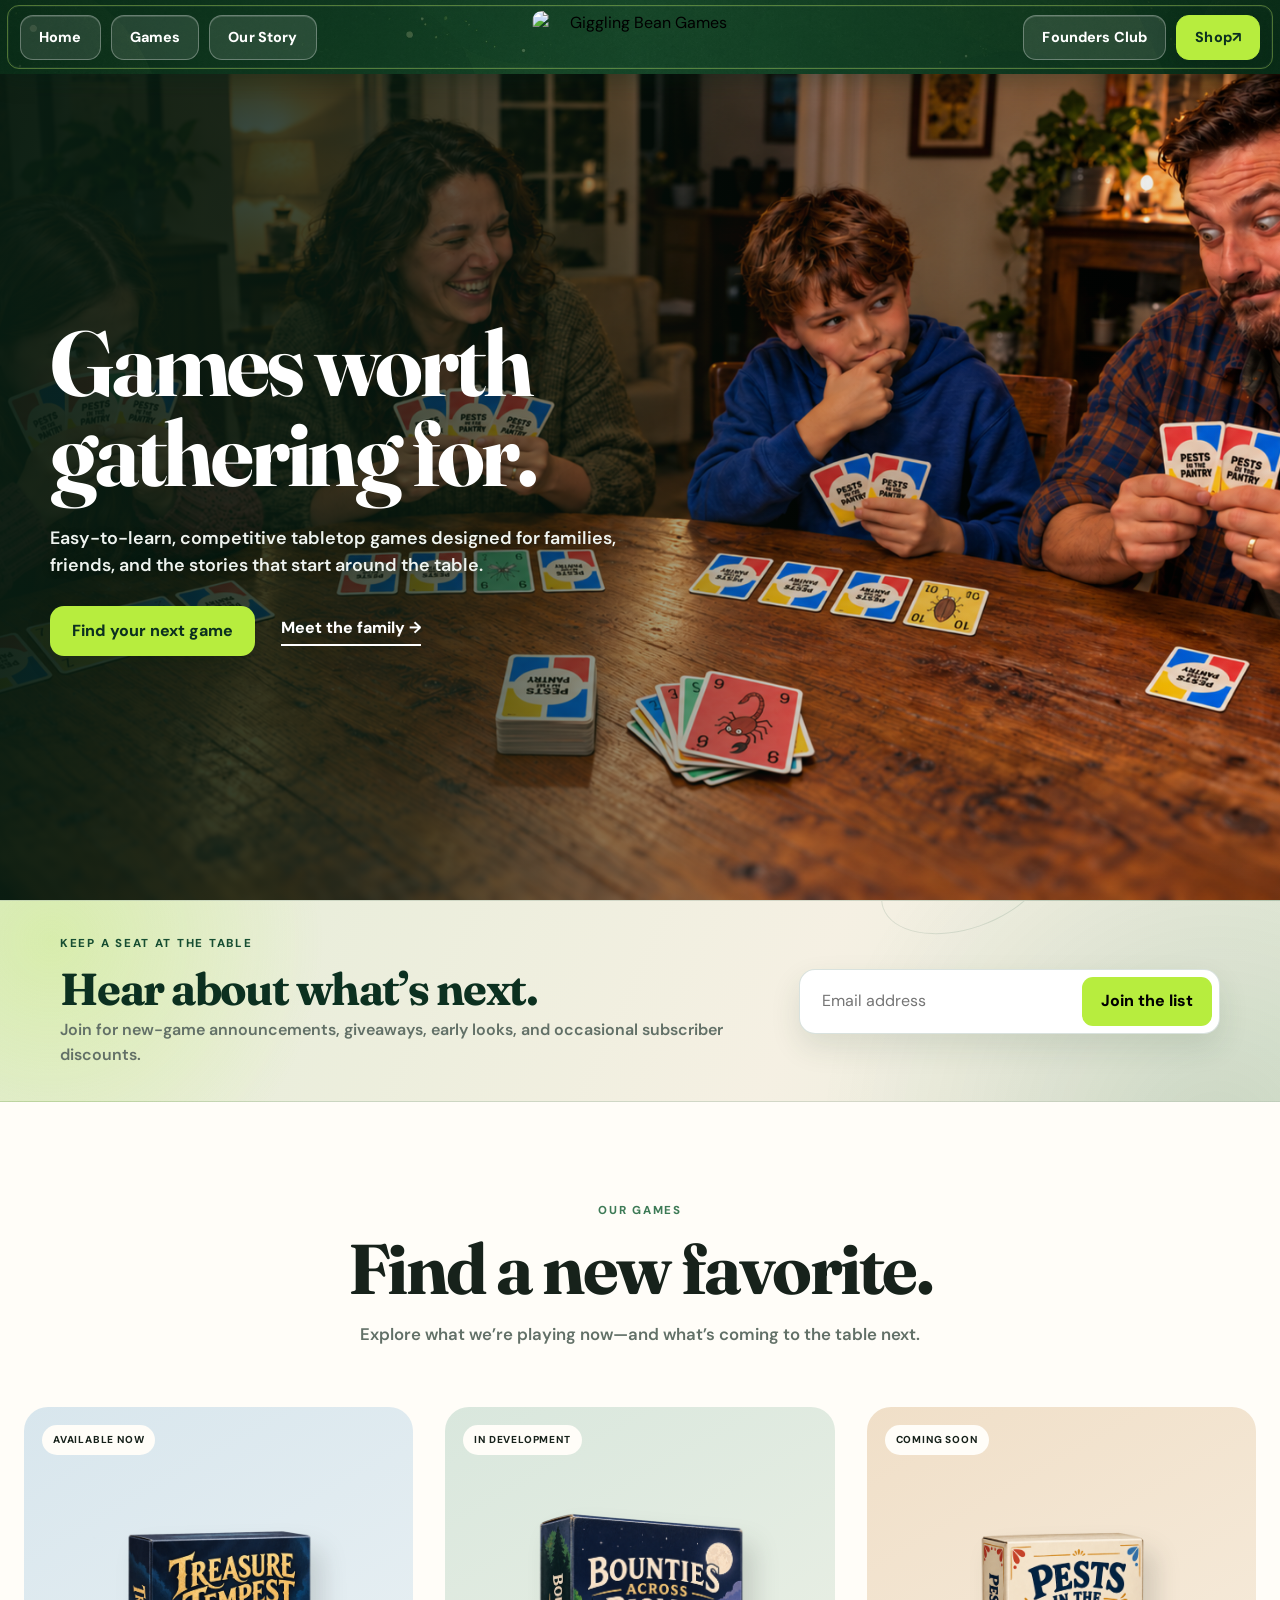
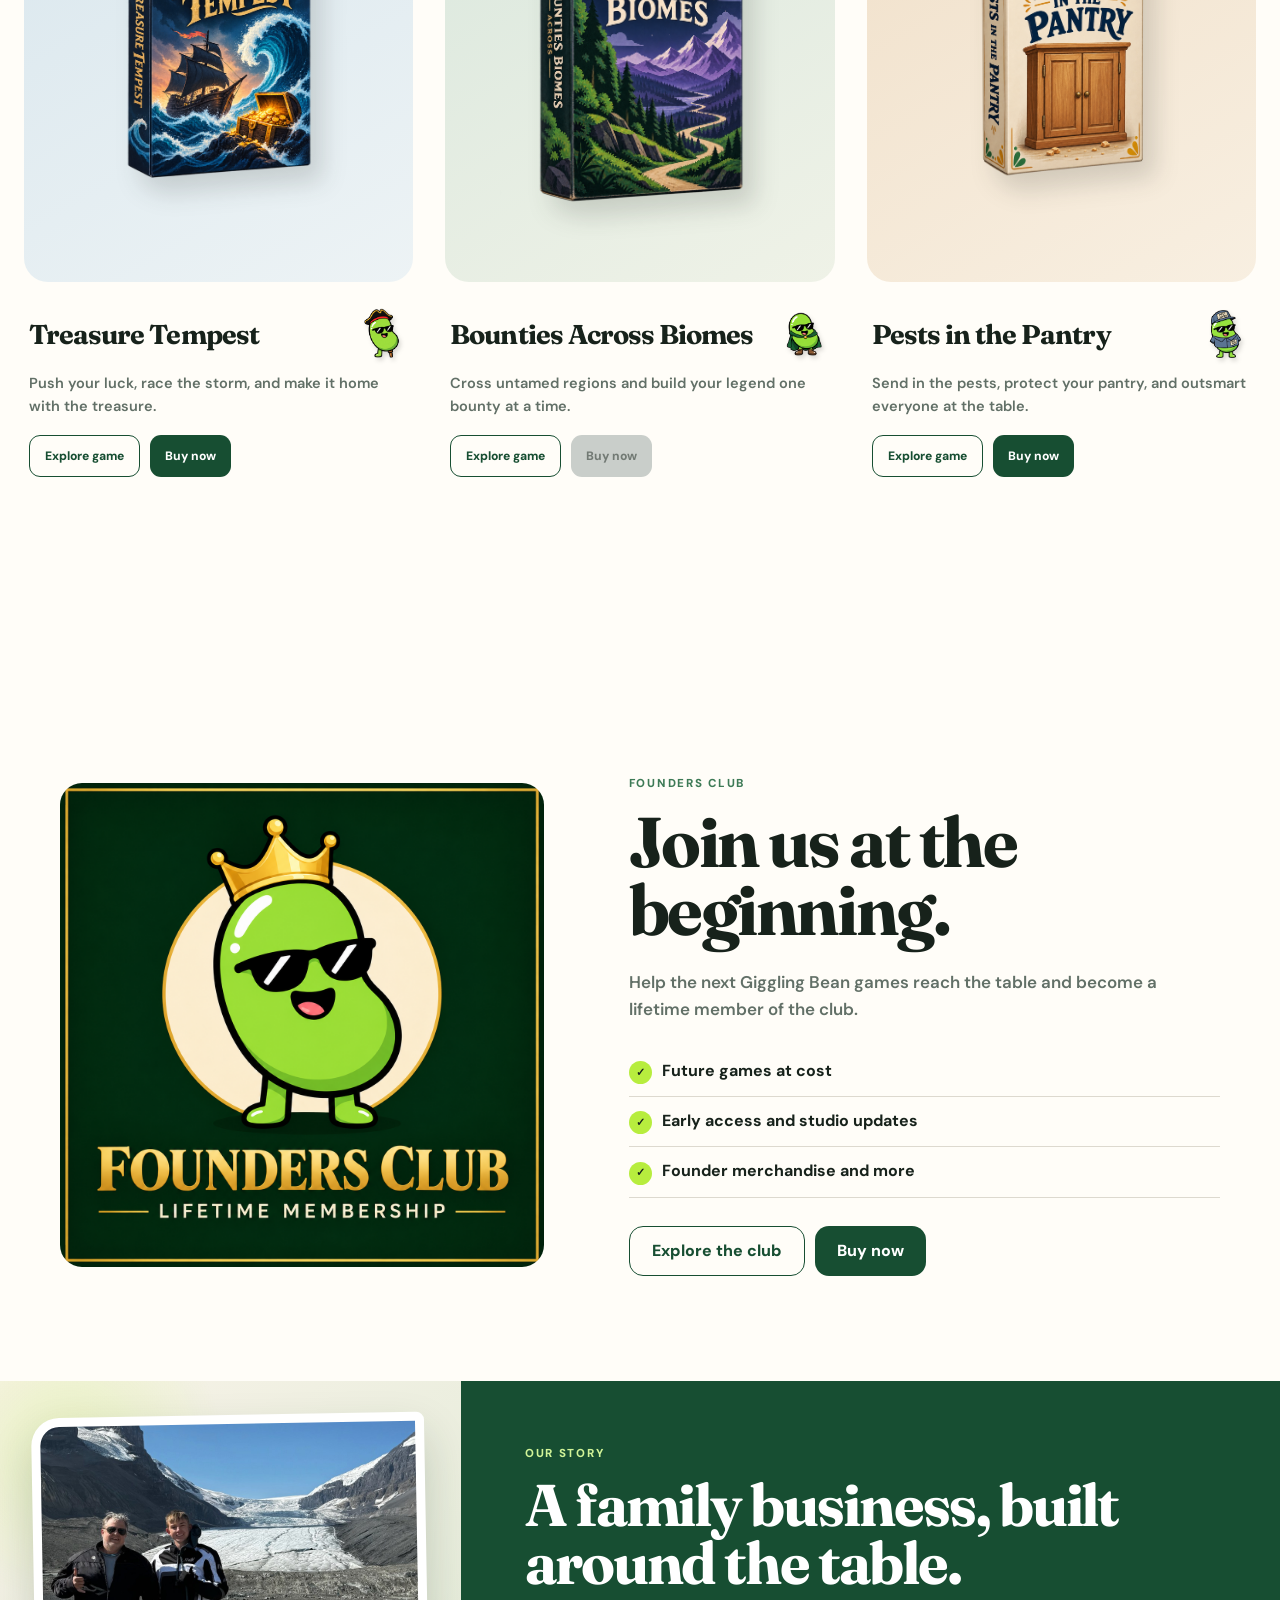
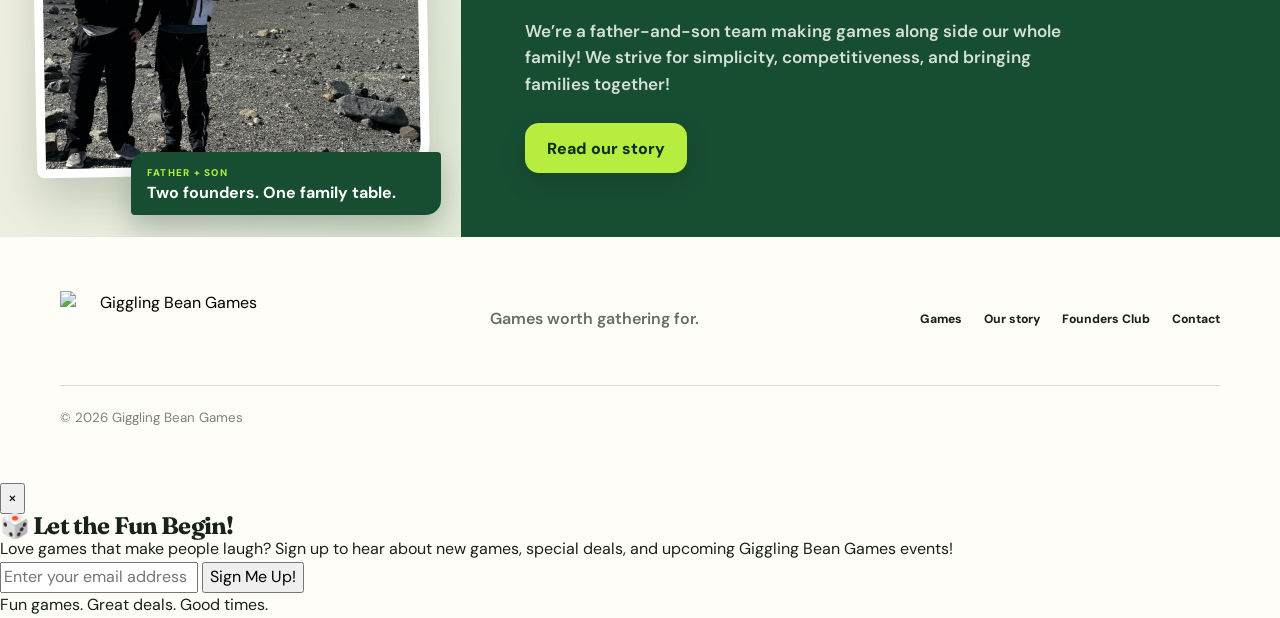
==== index.html @ a5eb33a9 "Update index.html" ====
<!doctype html>
<html lang="en">
<head>
  <meta charset="utf-8"><meta name="viewport" content="width=device-width, initial-scale=1">
  <meta name="description" content="Giggling Bean Games creates approachable, competitive tabletop games worth gathering for.">
  <meta name="theme-color" content="#174e32"><link rel="icon" type="image/png" href="images/Bean.png">
  <link rel="preconnect" href="https://fonts.googleapis.com"><link rel="preconnect" href="https://fonts.gstatic.com" crossorigin>
  <link href="https://fonts.googleapis.com/css2?family=DM+Sans:wght@500;600;700;800&amp;family=Fraunces:opsz,wght@9..144,700;9..144,800&amp;display=swap" rel="stylesheet">
  <link rel="stylesheet" href="style.css"><title>Giggling Bean Games | Games Worth Gathering For</title>
</head>
<body>
  <a class="skip-link" href="#main">Skip to content</a>
  <header class="site-header">
    <div class="header-shade" aria-hidden="true"></div>
    <nav class="site-nav" id="site-nav" aria-label="Primary navigation">
      <a class="nav-pill" href="index.html">Home</a>
      <a class="nav-pill" href="index.html#games">Games</a>
      <a class="nav-pill" href="our-story.html">Our Story</a>
      <span class="nav-logo-gap" aria-hidden="true"></span>
      <a class="nav-pill" href="founders-club.html">Founders Club</a>
      <a class="nav-pill nav-pill--shop" href="https://gigglingbeangames.myshopify.com/">Shop <span aria-hidden="true">↗</span></a>
    </nav>
    <button class="brand bean-drop-trigger" type="button" aria-label="Burst a shower of tiny Giggling Bean mascots">
      <img src="images/navbarLogo.jpeg" alt="Giggling Bean Games">
    </button>
    <button class="menu-toggle" type="button" aria-expanded="false" aria-controls="site-nav"><span></span><span></span><span></span><span class="sr-only">Open navigation</span></button>
    <div class="bean-drop-layer" aria-hidden="true"></div>
  </header>
  <main id="main">
    <section class="hero hero-background" id="home">
      <div class="hero-copy reveal"><h1>Games worth<br>gathering for.</h1><p>Easy-to-learn, competitive tabletop games designed for families, friends, and the stories that start around the table.</p><div class="hero-actions"><a class="button lime" href="#games">Find your next game</a><a class="text-link light-link" href="our-story.html">Meet the family <span aria-hidden="true">→</span></a></div></div>
    </section>
    <section class="newsletter newsletter-home"><div class="newsletter-inner reveal"><div><p class="eyebrow light">Keep a seat at the table</p><h2>Hear about what’s next.</h2><p>Join for new-game announcements, giveaways, early looks, and occasional subscriber discounts.</p></div><form action="https://manage.kmail-lists.com/subscriptions/subscribe?a=TsCnBX&amp;g=SZkAGv" method="post"><label class="sr-only" for="email">Email address</label><input id="email" name="email" type="email" autocomplete="email" placeholder="Email address" required><button type="submit">Join the list</button></form></div></section>
    <section class="catalog" id="games">
      <header class="catalog-heading reveal"><p class="eyebrow">Our games</p><h2>Find a new favorite.</h2><p>Explore what we’re playing now—and what’s coming to the table next.</p></header>
      <div class="game-grid">
        <article class="game-card reveal"><a class="product-stage treasure-stage" href="treasure-tempest.html"><span class="status">Available now</span><img class="box-art" src="images/box-treasure-tempest-v3.png" alt="Treasure Tempest game box"></a><div class="game-details"><div class="game-title"><h3>Treasure Tempest</h3><img src="images/bean-pirate-v3.png" alt="" aria-hidden="true"></div><p>Push your luck, race the storm, and make it home with the treasure.</p><div class="card-actions"><a class="button small secondary" href="treasure-tempest.html">Explore game</a><a class="button small primary" href="https://gigglingbeangames.myshopify.com/">Buy now</a></div></div></article>
        <article class="game-card reveal"><a class="product-stage biomes-stage" href="bounties-across-biomes.html"><span class="status">In development</span><img class="box-art" src="images/box-bounties-biomes-v3.png" alt="Bounties Across Biomes game box"></a><div class="game-details"><div class="game-title"><h3>Bounties Across Biomes</h3><img src="images/bean-biomes-v3.png" alt="" aria-hidden="true"></div><p>Cross untamed regions and build your legend one bounty at a time.</p><div class="card-actions"><a class="button small secondary" href="bounties-across-biomes.html">Explore game</a><span class="button small disabled" aria-disabled="true">Buy now</span></div></div></article>
        <article class="game-card reveal"><a class="product-stage pantry-stage" href="pests-in-the-pantry.html"><span class="status">Coming soon</span><img class="box-art" src="images/box-pests-pantry-v3.png" alt="Pests in the Pantry game box"></a><div class="game-details"><div class="game-title"><h3>Pests in the Pantry</h3><img src="images/bean-pest-control-v3.png" alt="" aria-hidden="true"></div><p>Send in the pests, protect your pantry, and outsmart everyone at the table.</p><div class="card-actions"><a class="button small secondary" href="pests-in-the-pantry.html">Explore game</a><a class="button small primary" href="https://gigglingbeangames.myshopify.com/">Buy now</a></div></div></article>
      </div><p class="catalog-note reveal">More games are always brewing.</p>
    </section>
    <section class="club" id="club"><div class="club-art reveal"><img src="images/founders-club-v3.png" alt="Giggling Bean Founders Club lifetime membership artwork"></div><div class="club-copy reveal"><p class="eyebrow">Founders Club</p><h2>Join us at the beginning.</h2><p>Help the next Giggling Bean games reach the table and become a lifetime member of the club.</p><ul><li>Future games at cost</li><li>Early access and studio updates</li><li>Founder merchandise and more</li></ul><div class="club-actions"><a class="button secondary" href="founders-club.html">Explore the club</a><a class="button primary" href="https://gigglingbeangames.myshopify.com/cart/67792747135206:1">Buy now</a></div></div></section>
    <section class="story story-preview"><div class="story-photo reveal"><div class="story-photo-frame"><img src="images/father-son-glacier.jpg" alt="The father-and-son founders of Giggling Bean Games at a mountain glacier"></div><div class="story-preview-note"><span>Father + son</span><strong>Two founders. One family table.</strong></div></div><div class="story-copy reveal"><p class="eyebrow light">Our story</p><h2>A family business, built around the table.</h2><p>We’re a father-and-son team making games along side our whole family! We strive for simplicity, competitiveness, and bringing families together!</p><a class="button lime" href="our-story.html">Read our story</a></div></section>
  </main>
  <footer class="site-footer"><div class="footer-inner"><button class="footer-logo bean-burst-trigger" type="button" aria-label="Burst a shower of tiny Giggling Bean mascots"><img src="images/navbarLogo.jpeg" alt="Giggling Bean Games"></button><p>Games worth gathering for.</p><nav aria-label="Footer navigation"><a href="#games">Games</a><a href="our-story.html">Our story</a><a href="founders-club.html">Founders Club</a><a href="mailto:gigglingbeangames@email.com">Contact</a></nav><small>© <span id="year">2026</span> Giggling Bean Games</small></div></footer>
  <script src="script.js"></script>
  
<div id="gamePopup" class="popup-overlay">
  <div class="popup-box">

    <button
      class="popup-close"
      id="closePopup"
      aria-label="Close popup"
      type="button"
    >&times;</button>

    <h2>🎲 Let the Fun Begin!</h2>

    <p>
      Love games that make people laugh? Sign up to hear
      about new games, special deals, and upcoming
      Giggling Bean Games events!
    </p>

    <form
      action="https://manage.kmail-lists.com/subscriptions/subscribe?a=TsCnBX&g=SZkAGv"
      method="POST"
      class="popup-email-signup"
    >
      <input
        type="email"
        name="email"
        placeholder="Enter your email address"
        aria-label="Email address"
        required
      >

      <button type="submit">Sign Me Up!</button>
    </form>

    <p class="popup-small">
      Fun games. Great deals. Good times.
    </p>

  </div>
</div>

<script>
  const popup = document.getElementById("gamePopup");
  const closeButton = document.getElementById("closePopup");

  if (popup && closeButton) {
    // Show popup after 12 seconds
    setTimeout(function () {
      popup.style.display = "flex";
    }, 12000);

    // Close when X is clicked
    function closeGamePopup() {
      popup.style.display = "none";
    }

    closeButton.addEventListener("click", closeGamePopup);

    // Close when the dark background is clicked
    popup.addEventListener("click", function (event) {
      if (event.target === popup) {
        closeGamePopup();
      }
    });
  }
</script>
</body>

</body>
</html>
---- style.css ----
:root {
  --forest: #174e32;
  --deep: #0c3020;
  --lime: #b7ed3e;
  --cream: #f5efe2;
  --paper: #fffdf8;
  --ink: #17221b;
  --muted: #627067;
  --gold: #e6b84e;
  --serif: "Fraunces", serif;
  --sans: "DM Sans", sans-serif;
  --header-height: 74px;
}

* { box-sizing: border-box; }

html {
  scroll-behavior: smooth;
  overflow-x: hidden;
}

body {
  margin: 0;
  overflow-x: hidden;
  background: var(--paper);
  color: var(--ink);
  font-family: var(--sans);
  font-size: 16px;
  line-height: 1.55;
}

img { display: block; max-width: 100%; }
a { color: inherit; text-decoration: none; }
button, input { font: inherit; }
h1, h2, h3 { margin: 0; font-family: var(--serif); line-height: .98; letter-spacing: -.035em; }
p { margin: 0; }

.sr-only {
  position: absolute;
  width: 1px;
  height: 1px;
  padding: 0;
  margin: -1px;
  overflow: hidden;
  clip: rect(0, 0, 0, 0);
  white-space: nowrap;
  border: 0;
}

.skip-link {
  position: fixed;
  z-index: 1000;
  top: 10px;
  left: 10px;
  padding: 10px 14px;
  border-radius: 9px;
  background: #fff;
  color: #111;
  transform: translateY(-180%);
}

.skip-link:focus { transform: none; }

.eyebrow {
  margin: 0 0 14px;
  color: #3d7a56;
  font-size: .72rem;
  font-weight: 800;
  letter-spacing: .15em;
  text-transform: uppercase;
}

.eyebrow.light { color: #d2f498; }

.button {
  display: inline-flex;
  align-items: center;
  justify-content: center;
  min-height: 50px;
  padding: 11px 22px;
  border: 0;
  border-radius: 14px;
  font-weight: 800;
  line-height: 1.1;
  transition: transform .18s ease, box-shadow .18s ease, background .18s ease;
}

.button:hover { transform: translateY(-2px); }
.button.primary { background: var(--forest); color: #fff; }
.button.primary:hover { background: var(--deep); }
.button.secondary { border: 1.5px solid var(--forest); color: var(--forest); }
.button.lime { background: var(--lime); color: var(--deep); box-shadow: 0 9px 25px rgba(5, 25, 15, .18); }
.button.small { min-height: 42px; padding: 9px 15px; border-radius: 11px; font-size: .76rem; }
.button.disabled, .button:disabled { background: #c9ceca; color: #727a74; box-shadow: none; cursor: not-allowed; transform: none; }

a:focus-visible,
button:focus-visible,
input:focus-visible {
  outline: 3px solid #fff;
  outline-offset: 3px;
}

/* Shared header */
.site-header {
  position: sticky;
  z-index: 100;
  top: 0;
  display: flex;
  align-items: center;
  min-height: var(--header-height);
  padding: 9px max(20px, calc((100% - 1240px) / 2));
  background: var(--forest) url("images/header-pattern-v4.jpg") center / cover;
  color: #fff;
  box-shadow: 0 5px 22px rgba(5, 32, 18, .28);
}

.header-shade {
  position: absolute;
  z-index: 0;
  inset: 0;
  background: linear-gradient(90deg, rgba(6, 41, 22, .88), rgba(22, 77, 46, .72), rgba(6, 41, 22, .88));
  pointer-events: none;
}

.site-header::after {
  content: "";
  position: absolute;
  z-index: 1;
  inset: 5px 7px;
  border: 1px solid rgba(203, 247, 106, .36);
  border-radius: 12px;
  box-shadow: inset 0 0 0 1px rgba(255, 255, 255, .05);
  pointer-events: none;
}

.site-nav {
  position: relative;
  z-index: 2;
  display: grid;
  width: 100%;
  grid-template-columns: max-content max-content max-content minmax(205px, 1fr) max-content max-content;
  gap: 10px;
  align-items: center;
}

.nav-pill {
  display: inline-flex;
  align-items: center;
  justify-content: center;
  min-height: 45px;
  padding: 9px 18px;
  border: 1px solid rgba(255, 255, 255, .3);
  border-radius: 13px;
  background: rgba(255, 255, 255, .11);
  box-shadow: inset 0 1px rgba(255, 255, 255, .14);
  font-size: .9rem;
  font-weight: 800;
  letter-spacing: .01em;
  transition: transform .18s ease, background .18s ease, border-color .18s ease;
}

.nav-pill:hover {
  transform: translateY(-2px);
  background: rgba(255, 255, 255, .22);
  border-color: rgba(255, 255, 255, .62);
}

.nav-pill--shop {
  border-color: var(--lime);
  background: var(--lime);
  color: var(--deep);
  box-shadow: 0 7px 20px rgba(3, 25, 13, .2);
}

.nav-pill--shop:hover { background: #cbf76a; }

.brand {
  position: absolute;
  z-index: 3;
  top: 50%;
  left: 50%;
  width: 215px;
  padding: 0;
  border: 0;
  border-radius: 9px;
  background: transparent;
  transform: translate(-50%, -50%);
  cursor: pointer;
}

.brand:hover { filter: brightness(1.08); }
.brand img { width: 100%; height: 52px; object-fit: cover; object-position: left center; border-radius: 9px; transition: opacity .24s ease, transform .24s ease, filter .24s ease; }
.brand.is-bursting img, .footer-logo.is-bursting img { opacity: 0; transform: scale(.68); filter: blur(2px); }

.menu-toggle {
  display: none;
  width: 46px;
  height: 46px;
  padding: 9px;
  border: 2px solid rgba(255, 255, 255, .85);
  border-radius: 13px;
  background: var(--lime);
  color: var(--deep);
}

.menu-toggle span:not(.sr-only) { display: block; width: 23px; height: 2px; margin: 5px auto; background: var(--deep); }

.bean-drop-layer {
  position: fixed;
  z-index: 150;
  inset: 0;
  overflow: hidden;
  pointer-events: none;
}

.physics-bean {
  position: absolute;
  object-fit: contain;
  filter: drop-shadow(2px 3px 2px rgba(0, 0, 0, .24));
  will-change: transform, opacity;
  pointer-events: none;
}

/* Homepage */
.hero-background {
  position: relative;
  display: flex;
  align-items: center;
  min-height: calc(100svh - var(--header-height));
  padding: 70px max(28px, calc((100% - 1180px) / 2));
  overflow: hidden;
  background-image: linear-gradient(90deg, rgba(8, 29, 18, .94) 0%, rgba(8, 29, 18, .72) 32%, rgba(8, 29, 18, .2) 62%, rgba(8, 29, 18, .03) 100%), url("images/pests-family-hero-v9.png");
  background-position: center;
  background-size: cover;
  color: #fff;
}

.hero-copy { position: relative; z-index: 1; width: min(590px, 49%); }
.hero h1 { font-size: clamp(4.4rem, 7.2vw, 7.6rem); }
.hero-copy > p:not(.eyebrow) { max-width: 570px; margin: 26px 0; color: #eef3ef; font-size: 1.12rem; font-weight: 600; text-shadow: 0 1px 10px rgba(0, 0, 0, .28); }
.hero-actions { display: flex; flex-wrap: wrap; align-items: center; gap: 26px; }
.text-link { padding-bottom: 4px; border-bottom: 2px solid; font-weight: 800; }

.newsletter {
  position: relative;
  padding: 34px 24px;
  overflow: hidden;
  border-block: 1px solid rgba(23, 78, 50, .15);
  background: radial-gradient(circle at 4% 20%, rgba(183, 237, 62, .28), transparent 22%), radial-gradient(circle at 95% 120%, rgba(23, 78, 50, .14), transparent 32%), linear-gradient(115deg, #e3ecd6, #f5f0e3 62%, #e7eddb);
  color: var(--deep);
}

.newsletter::before { content: ""; position: absolute; top: -70px; right: 18%; width: 170px; height: 96px; border: 1px solid rgba(23, 78, 50, .12); border-radius: 50%; transform: rotate(-19deg); }
.newsletter-inner { position: relative; z-index: 1; display: grid; grid-template-columns: 1.25fr .75fr; gap: 38px; align-items: center; width: min(1160px, 100%); margin: auto; }
.newsletter-inner > div { padding: 0; }
.newsletter .eyebrow.light { color: var(--forest); }
.newsletter h2 { font-size: clamp(2.45rem, 3.5vw, 3.65rem); }
.newsletter-inner > div > p:last-child { max-width: 680px; margin-top: 7px; color: var(--muted); font-weight: 600; }
.newsletter form { display: flex; padding: 7px; border: 1px solid rgba(23, 78, 50, .16); border-radius: 16px; background: #fff; box-shadow: 0 13px 30px rgba(34, 63, 42, .12); }
.newsletter input { min-width: 0; flex: 1; padding: 12px 15px; border: 0; outline: 0; background: transparent; }
.newsletter button { padding: 12px 19px; border: 0; border-radius: 11px; background: var(--lime); font-weight: 800; cursor: pointer; }

.catalog { padding: 100px max(24px, calc((100% - 1240px) / 2)); }
.catalog-heading { max-width: 720px; margin: 0 auto 60px; text-align: center; }
.catalog-heading h2 { font-size: clamp(3.5rem, 5.5vw, 6rem); }
.catalog-heading > p:last-child { max-width: 600px; margin: 18px auto 0; color: var(--muted); font-size: 1.05rem; font-weight: 600; }
.game-grid { display: grid; grid-template-columns: repeat(3, 1fr); gap: 32px; }
.game-card { min-width: 0; }
.product-stage { position: relative; display: grid; place-items: center; min-height: 475px; padding: 46px 28px 25px; overflow: hidden; border-radius: 24px; }
.treasure-stage { background: linear-gradient(150deg, #d8e6ed, #edf3f5); }
.biomes-stage { background: linear-gradient(150deg, #d9e7dd, #eff2e7); }
.pantry-stage { background: linear-gradient(150deg, #f0dfc8, #f8efe1); }
.box-art { position: relative; z-index: 2; width: min(340px, 84%); max-height: 405px; object-fit: contain; filter: drop-shadow(12px 16px 12px rgba(28, 38, 30, .16)); transition: transform .25s ease; }
.game-card:hover .box-art { transform: translateY(-7px) rotate(-1deg); }
.status { position: absolute; z-index: 4; top: 18px; left: 18px; padding: 7px 11px; border-radius: 999px; background: var(--paper); font-size: .63rem; font-weight: 800; letter-spacing: .08em; text-transform: uppercase; }
.game-details { padding: 23px 5px; }
.game-title { display: flex; align-items: center; gap: 12px; }
.game-title h3 { flex: 1; font-size: 1.7rem; }
.game-title img { width: 52px; height: 58px; object-fit: contain; filter: drop-shadow(2px 3px 2px rgba(0, 0, 0, .14)); }
.game-details p { margin: 10px 0 17px; color: var(--muted); font-size: .91rem; font-weight: 600; }
.card-actions, .club-actions { display: flex; flex-wrap: wrap; gap: 10px; }
.catalog-note { margin: 50px 0 0; text-align: center; color: #758078; font-size: .78rem; font-weight: 800; letter-spacing: .12em; text-transform: uppercase; }

.club { display: grid; grid-template-columns: .9fr 1.1fr; gap: 85px; align-items: center; width: min(1160px, calc(100% - 48px)); margin: auto; padding-block: 105px; }
.club-art { overflow: hidden; border-radius: 22px; }
.club-art img { width: 100%; aspect-ratio: 1; object-fit: cover; }
.club-copy h2 { font-size: clamp(3.7rem, 5.5vw, 6rem); }
.club-copy > p:not(.eyebrow) { max-width: 560px; margin: 25px 0; color: var(--muted); font-size: 1.06rem; font-weight: 600; }
.club-copy ul { padding: 0; margin: 0 0 28px; list-style: none; }
.club-copy li { padding: 12px 0; border-bottom: 1px solid #ddd9cf; font-weight: 700; }
.club-copy li::before { content: "✓"; display: inline-grid; place-items: center; width: 23px; height: 23px; margin-right: 10px; border-radius: 50%; background: var(--lime); font-size: .7rem; }

.story { display: grid; grid-template-columns: .72fr 1.28fr; background: var(--forest); color: #fff; }
.story-photo { position: relative; display: grid; place-items: center; min-height: 430px; max-height: 490px; padding: 30px 34px 58px; overflow: hidden; background: radial-gradient(circle at 15% 15%, rgba(183, 237, 62, .22), transparent 28%), linear-gradient(135deg, #f8f3e8, #e1ead7); }
.story-photo-frame { width: min(100%, 500px); height: 360px; overflow: hidden; border: 9px solid #fff; border-radius: 28px 8px 28px 8px; background: #fff; box-shadow: 0 22px 45px rgba(24, 53, 34, .2); transform: rotate(-1deg); }
.story-photo img { width: 100%; height: 100%; object-fit: cover; object-position: center 69%; transform: scale(1.35); }
.story-preview-note { position: absolute; right: 20px; bottom: 22px; width: min(310px, 78%); padding: 13px 16px; border-radius: 15px 4px 15px 4px; background: var(--forest); color: #fff; box-shadow: 0 14px 30px rgba(5, 35, 19, .24); }
.story-preview-note span { display: block; color: var(--lime); font-size: .61rem; font-weight: 800; letter-spacing: .13em; text-transform: uppercase; }
.story-preview-note strong { display: block; margin-top: 3px; font-family: var(--display); font-size: 1rem; line-height: 1.2; }
.story-copy { display: flex; flex-direction: column; justify-content: center; padding: clamp(40px, 5vw, 72px); }
.story h2 { font-size: clamp(3.15rem, 4.6vw, 5.3rem); }
.story-copy > p:not(.eyebrow) { max-width: 570px; margin: 26px 0; color: #d6e0d8; font-size: 1.07rem; font-weight: 600; }
.story-copy .button { align-self: flex-start; }

.site-footer { padding: 54px 24px; background: var(--paper); }
.footer-inner { display: grid; grid-template-columns: 1fr 1fr auto; gap: 38px; align-items: center; width: min(1160px, 100%); margin: auto; }
.footer-logo { width: 220px; padding: 0; border: 0; background: transparent; cursor: pointer; }
.footer-logo img { width: 100%; height: 56px; object-fit: cover; object-position: left; transition: opacity .24s ease, transform .24s ease, filter .24s ease; }
.footer-inner > p { color: var(--muted); font-weight: 600; }
.footer-inner nav { display: flex; gap: 22px; font-size: .76rem; font-weight: 800; }
.footer-inner small { grid-column: 1 / -1; padding-top: 22px; border-top: 1px solid #ddd9cf; color: #7b847d; }

/* Game spotlights */
.game-page { --game-text: #fff; --game-muted: rgba(255, 255, 255, .78); --game-accent: var(--lime); --game-panel: rgba(255, 255, 255, .09); background: #0f2f22; }
.game-main { min-height: calc(100svh - var(--header-height)); }
.game-spotlight {
  position: relative;
  isolation: isolate;
  display: grid;
  grid-template-columns: minmax(340px, .92fr) minmax(450px, 1.08fr);
  gap: clamp(45px, 6vw, 92px);
  align-items: center;
  min-height: calc(100svh - var(--header-height));
  padding: clamp(30px, 4vh, 50px) max(24px, calc((100% - 1180px) / 2));
  overflow: hidden;
  color: var(--game-text);
}

.theme-treasure .game-spotlight {
  background:
    radial-gradient(circle at 86% 5%, rgba(238, 192, 76, .23), transparent 25%),
    linear-gradient(138deg, #071827 0%, #123b52 48%, #1d6372 100%);
}

.theme-treasure .game-spotlight::after {
  content: "";
  position: absolute;
  z-index: -1;
  right: -9vw;
  bottom: -30vh;
  width: 68vw;
  aspect-ratio: 1;
  border: 28px solid rgba(111, 201, 213, .1);
  border-radius: 50%;
  box-shadow: 0 0 0 38px rgba(111, 201, 213, .06), 0 0 0 92px rgba(111, 201, 213, .04);
}

.theme-pantry {
  --game-text: #17221b;
  --game-muted: #526158;
  --game-accent: #174e32;
  --game-panel: rgba(255, 255, 255, .74);
  background: #fff9e9;
}

.theme-pantry .game-spotlight {
  background:
    radial-gradient(circle at -4% -7%, rgba(255, 59, 58, .92) 0 16%, transparent 16.4%),
    radial-gradient(circle at 104% -7%, rgba(39, 122, 240, .92) 0 16%, transparent 16.4%),
    radial-gradient(circle at -4% 107%, rgba(255, 215, 0, .92) 0 16%, transparent 16.4%),
    radial-gradient(circle at 104% 107%, rgba(73, 181, 75, .92) 0 16%, transparent 16.4%),
    linear-gradient(135deg, #fffdf6, #f4ead6);
}

.theme-pantry .game-spotlight::before {
  content: "";
  position: absolute;
  z-index: -1;
  inset: 24px;
  border: 1px solid rgba(82, 56, 34, .12);
  border-radius: 36px;
  box-shadow: inset 0 0 70px rgba(98, 56, 22, .04);
}

.theme-biomes .game-spotlight {
  background:
    radial-gradient(circle at 8% 10%, rgba(173, 218, 112, .18), transparent 24%),
    radial-gradient(circle at 93% 80%, rgba(206, 126, 67, .19), transparent 30%),
    linear-gradient(138deg, #13281e 0%, #284f38 48%, #513b2b 120%);
}

.theme-biomes .game-spotlight::after {
  content: "";
  position: absolute;
  z-index: -1;
  right: -8%;
  bottom: -12%;
  width: 64%;
  height: 43%;
  border-radius: 58% 0 0 0;
  background: linear-gradient(160deg, rgba(163, 188, 91, .12), rgba(94, 54, 30, .22));
  transform: rotate(-4deg);
}

.game-stage {
  position: relative;
  display: grid;
  place-items: center;
  min-height: min(640px, calc(100svh - var(--header-height) - 64px));
  border: 1px solid rgba(255, 255, 255, .16);
  border-radius: 30px;
  background: var(--game-panel);
  box-shadow: 0 24px 70px rgba(0, 0, 0, .2);
  backdrop-filter: blur(4px);
}

.theme-pantry .game-stage { border-color: rgba(65, 45, 25, .13); box-shadow: 0 24px 65px rgba(78, 52, 27, .16); }
.availability-badge { position: absolute; z-index: 8; top: 19px; left: 19px; padding: 8px 12px; border: 1px solid rgba(255, 255, 255, .28); border-radius: 999px; background: rgba(7, 24, 17, .68); color: #fff; font-size: .66rem; font-weight: 800; letter-spacing: .1em; text-transform: uppercase; backdrop-filter: blur(5px); }
.theme-pantry .availability-badge { background: #fff; color: #26372c; border-color: rgba(0, 0, 0, .12); }

.game-box { position: relative; z-index: 4; width: min(505px, 90%); max-height: 560px; object-fit: contain; filter: drop-shadow(17px 22px 18px rgba(0, 0, 0, .26)); }
.theme-biomes .game-box { width: min(470px, 86%); }
.theme-pantry .game-box { width: min(505px, 90%); }

.game-summary { position: relative; z-index: 3; }
.game-kicker { display: flex; align-items: center; gap: 12px; margin-bottom: 8px; color: var(--game-accent); font-size: .7rem; font-weight: 800; letter-spacing: .13em; text-transform: uppercase; }
.game-bean { width: 60px; height: 64px; object-fit: contain; filter: drop-shadow(3px 5px 3px rgba(0, 0, 0, .2)); }
.game-summary h1 { max-width: 720px; font-size: clamp(3.8rem, 5.7vw, 6.2rem); }
.game-tagline { max-width: 700px; margin: 18px 0 0; font-size: clamp(1.12rem, 1.5vw, 1.3rem); font-weight: 800; line-height: 1.35; }
.game-description { max-width: 690px; margin-top: 14px; color: var(--game-muted); font-weight: 600; }

.game-specs { display: grid; grid-template-columns: repeat(4, minmax(100px, 1fr)); margin: 24px 0 18px; border-block: 1px solid rgba(255, 255, 255, .23); }
.theme-pantry .game-specs { border-color: rgba(23, 34, 27, .18); }
.game-specs div { min-width: 0; padding: 14px 10px 14px 0; }
.game-specs dt { font-size: .64rem; font-weight: 800; letter-spacing: .12em; text-transform: uppercase; opacity: .66; }
.game-specs dd { margin: 4px 0 0; font-size: .96rem; font-weight: 800; line-height: 1.25; }
.game-specs .pending { font-size: .83rem; }

.game-highlights { display: flex; flex-wrap: wrap; gap: 8px; padding: 0; margin: 0; list-style: none; }
.game-highlights li { padding: 7px 11px; border: 1px solid rgba(255, 255, 255, .22); border-radius: 999px; background: rgba(255, 255, 255, .07); font-size: .71rem; font-weight: 800; }
.theme-pantry .game-highlights li { border-color: rgba(23, 34, 27, .16); background: rgba(255, 255, 255, .66); }
.game-actions { display: flex; gap: 12px; margin-top: 24px; }
.game-actions .button { min-width: 132px; }
.game-buy { background: var(--game-accent); color: #10261a; box-shadow: 0 10px 25px rgba(0, 0, 0, .18); }
.theme-pantry .game-buy { background: var(--forest); color: #fff; }
.game-home { border: 2px solid currentColor; background: transparent; color: inherit; }
.game-home:hover { background: rgba(255, 255, 255, .1); }
.theme-pantry .game-home:hover { background: rgba(23, 78, 50, .08); }
.spec-note { margin-top: 12px; color: var(--game-muted); font-size: .72rem; font-weight: 600; }

/* Story and membership pages */
.compact-main { min-height: calc(100svh - var(--header-height)); }
.story-page { position: relative; display: grid; grid-template-columns: 1.04fr .96fr; gap: clamp(38px, 5vw, 76px); align-items: center; min-height: calc(100svh - var(--header-height)); padding: clamp(28px, 4vw, 52px) max(24px, calc((100% - 1220px) / 2)); overflow: hidden; background: radial-gradient(circle at 10% 15%, rgba(183, 237, 62, .16), transparent 26%), linear-gradient(135deg, #fffdf8, #eee6d5); }
.story-page::after { content: ""; position: absolute; z-index: 0; right: -12%; bottom: -35%; width: 55%; aspect-ratio: 1; border: 1px solid rgba(23, 78, 50, .13); border-radius: 50%; box-shadow: 0 0 0 34px rgba(23, 78, 50, .04), 0 0 0 70px rgba(23, 78, 50, .025); pointer-events: none; }
.story-page-visual, .story-page-copy { position: relative; z-index: 1; }
.story-page-visual { padding: 12px 12px 46px; }
.story-family-photo { display: block; width: 100%; max-height: calc(100svh - var(--header-height) - 90px); aspect-ratio: 4 / 3; object-fit: cover; object-position: center; border: 10px solid #fff; border-radius: 30px 8px 30px 8px; box-shadow: 0 24px 55px rgba(42, 35, 21, .22); transform: rotate(-1deg); }
.story-photo-note { position: absolute; right: 0; bottom: 0; width: min(350px, 80%); padding: 15px 18px; border: 1px solid rgba(255, 255, 255, .16); border-radius: 16px 4px 16px 4px; background: var(--forest); color: #fff; box-shadow: 0 16px 32px rgba(5, 35, 19, .25); }
.story-photo-note span { display: block; color: var(--lime); font-size: .63rem; font-weight: 800; letter-spacing: .13em; text-transform: uppercase; }
.story-photo-note strong { display: block; margin-top: 4px; font-family: var(--display); font-size: 1.08rem; line-height: 1.2; }
.story-page-copy h1 { max-width: 650px; font-size: clamp(3.25rem, 5vw, 5.6rem); }
.story-page-copy .compact-lead { max-width: 650px; }
.story-page-copy > p:not(.eyebrow):not(.compact-lead) { max-width: 650px; margin: 12px 0 18px; color: var(--muted); font-weight: 600; }
.story-values { display: grid; grid-template-columns: repeat(3, 1fr); gap: 9px; max-width: 680px; margin: 18px 0 22px; }
.story-value { padding: 13px 12px; border: 1px solid rgba(23, 78, 50, .16); border-radius: 13px 4px 13px 4px; background: rgba(255, 255, 255, .68); }
.story-value span { color: var(--forest); font-size: .62rem; font-weight: 900; letter-spacing: .12em; }
.story-value strong { display: block; margin-top: 3px; font-family: var(--display); font-size: .98rem; line-height: 1.15; }
.story-value p { margin-top: 4px; color: var(--muted); font-size: .71rem; font-weight: 600; line-height: 1.35; }
.story-actions { display: flex; flex-wrap: wrap; gap: 10px; }
.compact-founder { display: grid; grid-template-columns: .9fr 1.1fr; gap: clamp(42px, 6vw, 90px); align-items: center; min-height: calc(100svh - var(--header-height)); padding: clamp(34px, 5vw, 68px) max(24px, calc((100% - 1160px) / 2)); }
.compact-copy h1 { font-size: clamp(3.45rem, 5.2vw, 5.8rem); }
.compact-lead { max-width: 700px; margin: 18px 0 0; font-size: 1.14rem; font-weight: 800; }
.compact-copy > p:not(.eyebrow):not(.compact-lead) { max-width: 670px; margin: 14px 0 20px; color: var(--muted); font-weight: 600; }
.game-facts { display: flex; flex-wrap: wrap; gap: 9px; margin: 20px 0 25px; }
.game-facts span { padding: 8px 12px; border: 1px solid #aeb7af; border-radius: 999px; font-size: .72rem; font-weight: 800; }
.compact-founder { grid-template-columns: .9fr 1.1fr; background: radial-gradient(circle at 12% 15%, rgba(183, 237, 62, .13), transparent 28%), var(--deep); color: #fff; }
.compact-founder-art { display: grid; place-items: center; }
.compact-founder-art img { width: min(500px, 88%); max-height: calc(100svh - var(--header-height) - 55px); object-fit: contain; border-radius: 22px; box-shadow: 0 26px 55px rgba(0, 0, 0, .28); }
.compact-founder .compact-copy > p:not(.eyebrow):not(.compact-lead) { color: #d3dfd6; }
.compact-benefits { display: grid; max-width: 690px; padding: 0; margin: 20px 0 24px; list-style: none; border-top: 1px solid rgba(255, 255, 255, .18); }
.compact-benefits li { display: grid; grid-template-columns: 185px 1fr; gap: 18px; padding: 11px 0; border-bottom: 1px solid rgba(255, 255, 255, .18); }
.compact-benefits span { color: #cbd8ce; font-size: .85rem; font-weight: 600; }

.reveal { opacity: 0; transform: translateY(18px); transition: opacity .6s ease, transform .6s ease; }
.reveal.is-visible { opacity: 1; transform: none; }

@media (max-width: 1080px) {
  :root { --header-height: 68px; }
  .site-header { display: flex; align-items: center; justify-content: space-between; min-height: var(--header-height); padding: 8px 18px; }
  .brand { position: relative; top: auto; left: auto; width: 205px; transform: none; }
  .brand img { height: 49px; }
  .menu-toggle { position: relative; z-index: 4; display: block; }
  .site-nav { position: absolute; top: calc(100% + 1px); right: 14px; left: 14px; display: none; grid-template-columns: 1fr 1fr; gap: 9px; padding: 14px; border: 1px solid rgba(255, 255, 255, .14); border-radius: 0 0 18px 18px; background: #103f29; box-shadow: 0 15px 35px rgba(4, 25, 14, .3); }
  .site-nav.is-open { display: grid; }
  .nav-logo-gap { display: none; }
  .nav-pill { width: 100%; }
  .game-spotlight { grid-template-columns: .9fr 1.1fr; gap: 42px; }
  .game-stage { min-height: 530px; }
  .game-box { width: 84%; }
  .game-summary h1 { font-size: clamp(3.6rem, 6vw, 5.2rem); }
  .game-grid { grid-template-columns: 1fr 1fr; }
  .club { grid-template-columns: 1fr; gap: 50px; }
  .club-art { max-width: 620px; }
  .story { grid-template-columns: 1fr; }
  .story-photo { min-height: 510px; }
  .story-photo-frame { width: min(650px, 100%); height: 420px; }
  .footer-inner { grid-template-columns: 1fr 1fr; }
  .footer-inner nav { grid-column: 1 / -1; }
}

@media (max-width: 820px) {
  .hero-background { min-height: 680px; padding: 70px 24px; background-image: linear-gradient(90deg, rgba(8, 29, 18, .9), rgba(8, 29, 18, .48)), url("images/pests-family-hero-v9.png"); background-position: 58% center; }
  .hero-copy { width: min(560px, 100%); }
  .hero h1 { font-size: 4.2rem; }
  .newsletter-inner { grid-template-columns: 1fr; gap: 30px; }
  .game-spotlight { grid-template-columns: 1fr; min-height: auto; padding: 40px 22px 55px; overflow: visible; }
  .game-stage { min-height: 500px; }
  .game-summary { max-width: 680px; }
  .game-specs { grid-template-columns: repeat(2, 1fr); }
  .story-page, .compact-founder { grid-template-columns: 1fr; min-height: auto; padding: 48px 22px; }
  .story-page-visual { width: min(720px, 100%); padding-bottom: 44px; }
  .compact-founder-art { order: 2; }
  .story-family-photo, .compact-founder-art img { max-height: 430px; }
}

@media (min-width: 821px) and (max-height: 760px) {
  .game-spotlight { padding-block: 24px; }
  .game-stage { min-height: calc(100svh - var(--header-height) - 48px); }
  .game-summary h1 { font-size: clamp(3.3rem, 5vw, 5.25rem); }
  .game-tagline { margin-top: 12px; font-size: 1.05rem; }
  .game-description { margin-top: 10px; font-size: .9rem; }
  .game-specs { margin: 16px 0 13px; }
  .game-specs div { padding-block: 10px; }
  .game-highlights li { padding-block: 6px; }
  .game-actions { margin-top: 17px; }
  .spec-note { margin-top: 7px; }
}

@media (max-width: 640px) {
  .site-header { padding-inline: 12px; }
  .brand { width: 180px; }
  .brand img { height: 45px; }
  .site-nav { right: 8px; left: 8px; grid-template-columns: 1fr; max-height: calc(100svh - var(--header-height)); overflow-y: auto; }
  .nav-pill { min-height: 43px; }
  .hero-background { min-height: 630px; padding: 55px 18px; background-position: 55% center; }
  .hero h1 { font-size: 3.55rem; }
  .hero-copy > p:not(.eyebrow) { font-size: 1rem; }
  .hero-actions { align-items: flex-start; flex-direction: column; gap: 18px; }
  .catalog { padding: 72px 14px; }
  .catalog-heading { margin-bottom: 40px; }
  .catalog-heading h2 { font-size: 3.45rem; }
  .game-grid { grid-template-columns: 1fr; gap: 42px; }
  .product-stage { min-height: 440px; }
  .club { width: min(100% - 28px, 1160px); padding-block: 76px; }
  .club-copy h2 { font-size: 3.65rem; }
  .story-photo { min-height: 390px; padding: 24px 20px 54px; }
  .story-photo-frame { height: 315px; }
  .story-preview-note { right: 12px; bottom: 16px; }
  .story-copy { padding: 62px 22px; }
  .story h2 { font-size: 3.55rem; }
  .newsletter { padding: 38px 14px; }
  .newsletter form { display: grid; border-radius: 16px; }
  .newsletter input { text-align: center; }
  .newsletter button { width: 100%; }
  .footer-inner { grid-template-columns: 1fr; }
  .footer-inner nav { grid-column: auto; flex-wrap: wrap; }
  .game-spotlight { gap: 30px; padding-inline: 15px; }
  .game-stage { min-height: 420px; border-radius: 22px; }
  .game-box { width: 80%; max-height: 370px; }
  .game-bean { width: 49px; height: 54px; }
  .game-summary h1 { font-size: clamp(3.05rem, 15vw, 4rem); }
  .game-tagline { font-size: 1.05rem; }
  .game-description { font-size: .92rem; }
  .game-specs { margin-block: 20px 16px; }
  .game-specs div { padding: 12px 8px 12px 0; }
  .game-actions { flex-wrap: wrap; }
  .game-actions .button { flex: 1; min-width: 125px; }
  .compact-copy h1 { font-size: 3.2rem; }
  .compact-benefits li { grid-template-columns: 1fr; gap: 2px; }
  .story-values { grid-template-columns: 1fr; }
}

@media (prefers-reduced-motion: reduce) {
  html { scroll-behavior: auto; }
  .reveal { opacity: 1; transform: none; transition: none; }
  .button, .nav-pill, .box-art { transition: none; }
}
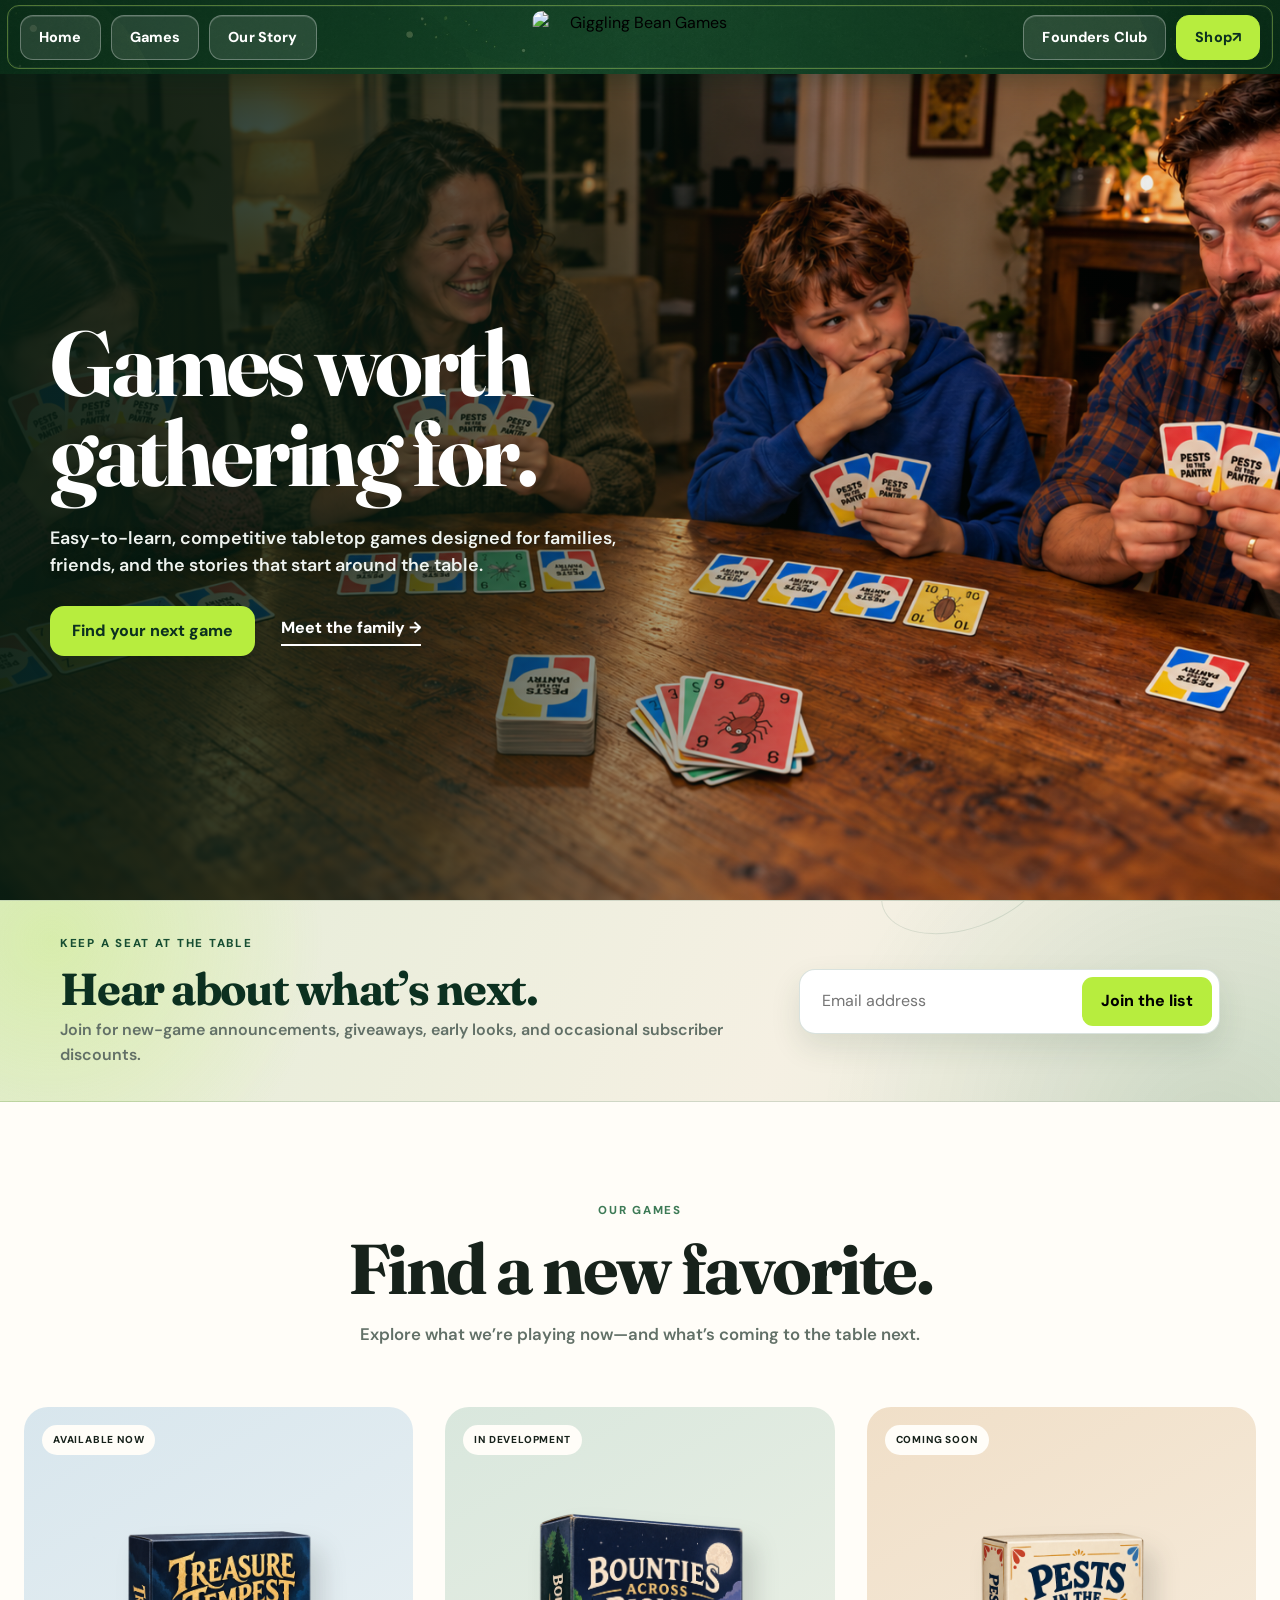
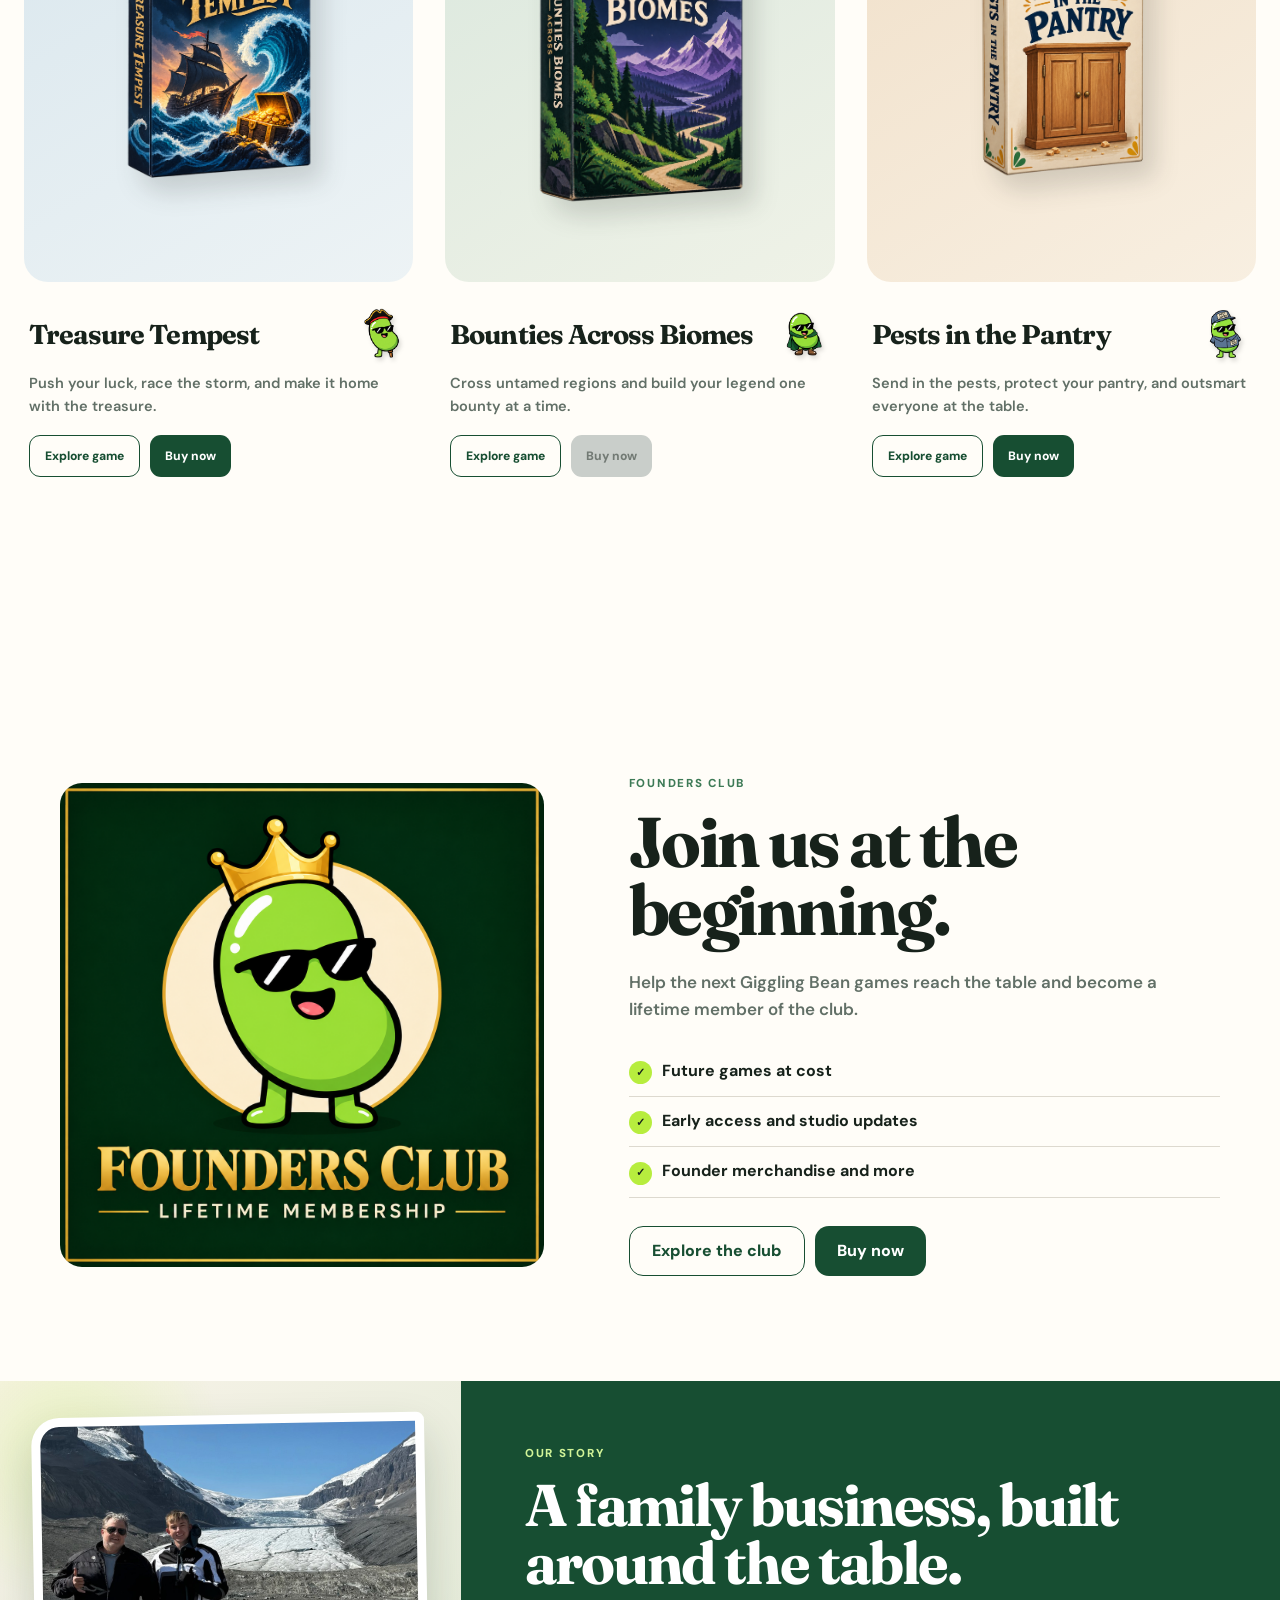
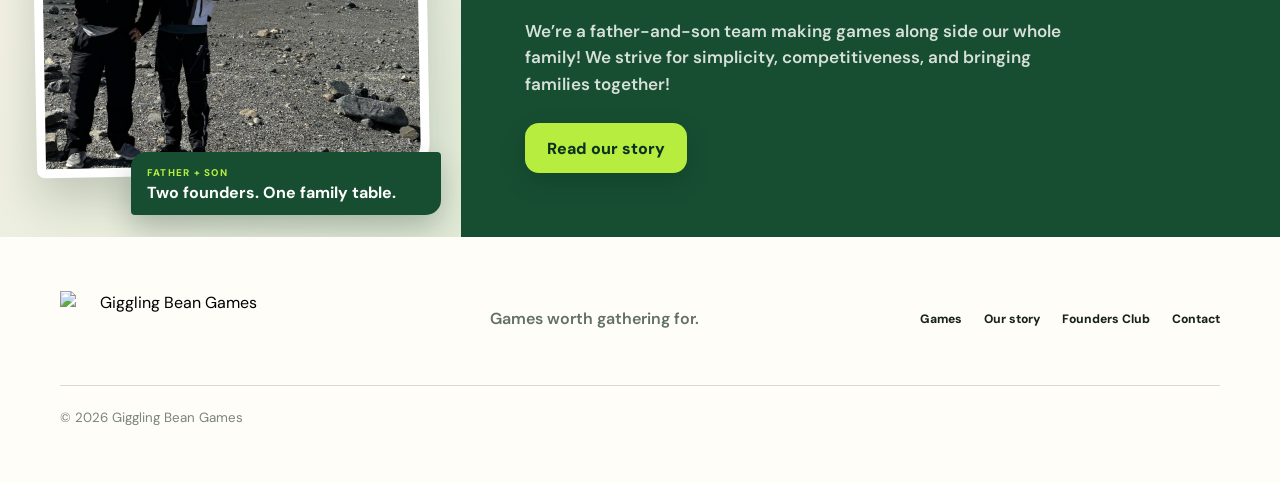
==== commit 141f5080: "Update index.html" ====
--- a/index.html
+++ b/index.html
@@ -55,8 +55,11 @@
       type="button"
     >&times;</button>
 
-    <h2>🎲 Let the Fun Begin!</h2>
-
+<h2>
+  <img src="images/Bean.png" alt="Giggling Bean Games Bean"
+       class="popup-bean">
+  Let the Fun Begin!
+</h2>
     <p>
       Love games that make people laugh? Sign up to hear
       about new games, special deals, and upcoming
--- a/style.css
+++ b/style.css
@@ -575,3 +575,124 @@
   .reveal { opacity: 1; transform: none; transition: none; }
   .button, .nav-pill, .box-art { transition: none; }
 }
+
+/* POPUP BACKGROUND */
+.popup-overlay {
+  display: none;
+  position: fixed;
+  inset: 0;
+  width: 100%;
+  height: 100%;
+  background: rgba(0, 0, 0, 0.65);
+  z-index: 99999;
+  justify-content: center;
+  align-items: center;
+  padding: 20px;
+  box-sizing: border-box;
+}
+
+/* POPUP BOX */
+.popup-box {
+  position: relative;
+  background: #f7f0d8;
+  color: #21160f;
+  border: 4px solid #a4cf03;
+  border-radius: 18px;
+  padding: 40px 28px 28px;
+  max-width: 440px;
+  width: 100%;
+  max-height: 90vh;
+  overflow-y: auto;
+  text-align: center;
+  box-shadow: 0 8px 25px rgba(0, 0, 0, 0.3);
+  box-sizing: border-box;
+}
+
+/* X BUTTON IN TOP-RIGHT CORNER */
+.popup-close {
+  position: absolute;
+  top: 8px;
+  right: 10px;
+  width: 36px;
+  height: 36px;
+  display: flex;
+  align-items: center;
+  justify-content: center;
+  padding: 0;
+  background: transparent;
+  border: none;
+  color: #21160f;
+  font-size: 30px;
+  font-weight: bold;
+  line-height: 1;
+  cursor: pointer;
+}
+
+.popup-close:hover {
+  color: #a4cf03;
+}
+
+/* TITLE AND TEXT */
+.popup-box h2 {
+  color: #21160f;
+  font-size: 28px;
+  margin: 8px 0 14px;
+}
+
+.popup-box p {
+  font-size: 16px;
+  line-height: 1.6;
+}
+
+/* EMAIL SIGNUP FORM */
+.popup-email-signup {
+  display: flex;
+  flex-direction: column;
+  gap: 12px;
+  margin-top: 22px;
+}
+
+.popup-email-signup input {
+  width: 100%;
+  padding: 14px;
+  border: 2px solid #21160f;
+  border-radius: 8px;
+  background: white;
+  color: #21160f;
+  font-size: 16px;
+  box-sizing: border-box;
+}
+
+.popup-email-signup button {
+  width: 100%;
+  padding: 14px;
+  border: 2px solid #21160f;
+  border-radius: 8px;
+  background: #a4cf03;
+  color: #21160f;
+  font-size: 16px;
+  font-weight: bold;
+  cursor: pointer;
+}
+
+.popup-email-signup button:hover {
+  background: #8bb000;
+}
+
+/* SMALL TEXT */
+.popup-box .popup-small {
+  font-size: 13px;
+  margin-bottom: 0;
+  opacity: 0.8;
+}
+
+/* MOBILE */
+@media (max-width: 480px) {
+  .popup-box {
+    padding: 40px 20px 22px;
+  }
+
+  .popup-box h2 {
+    font-size: 24px;
+  }
+}
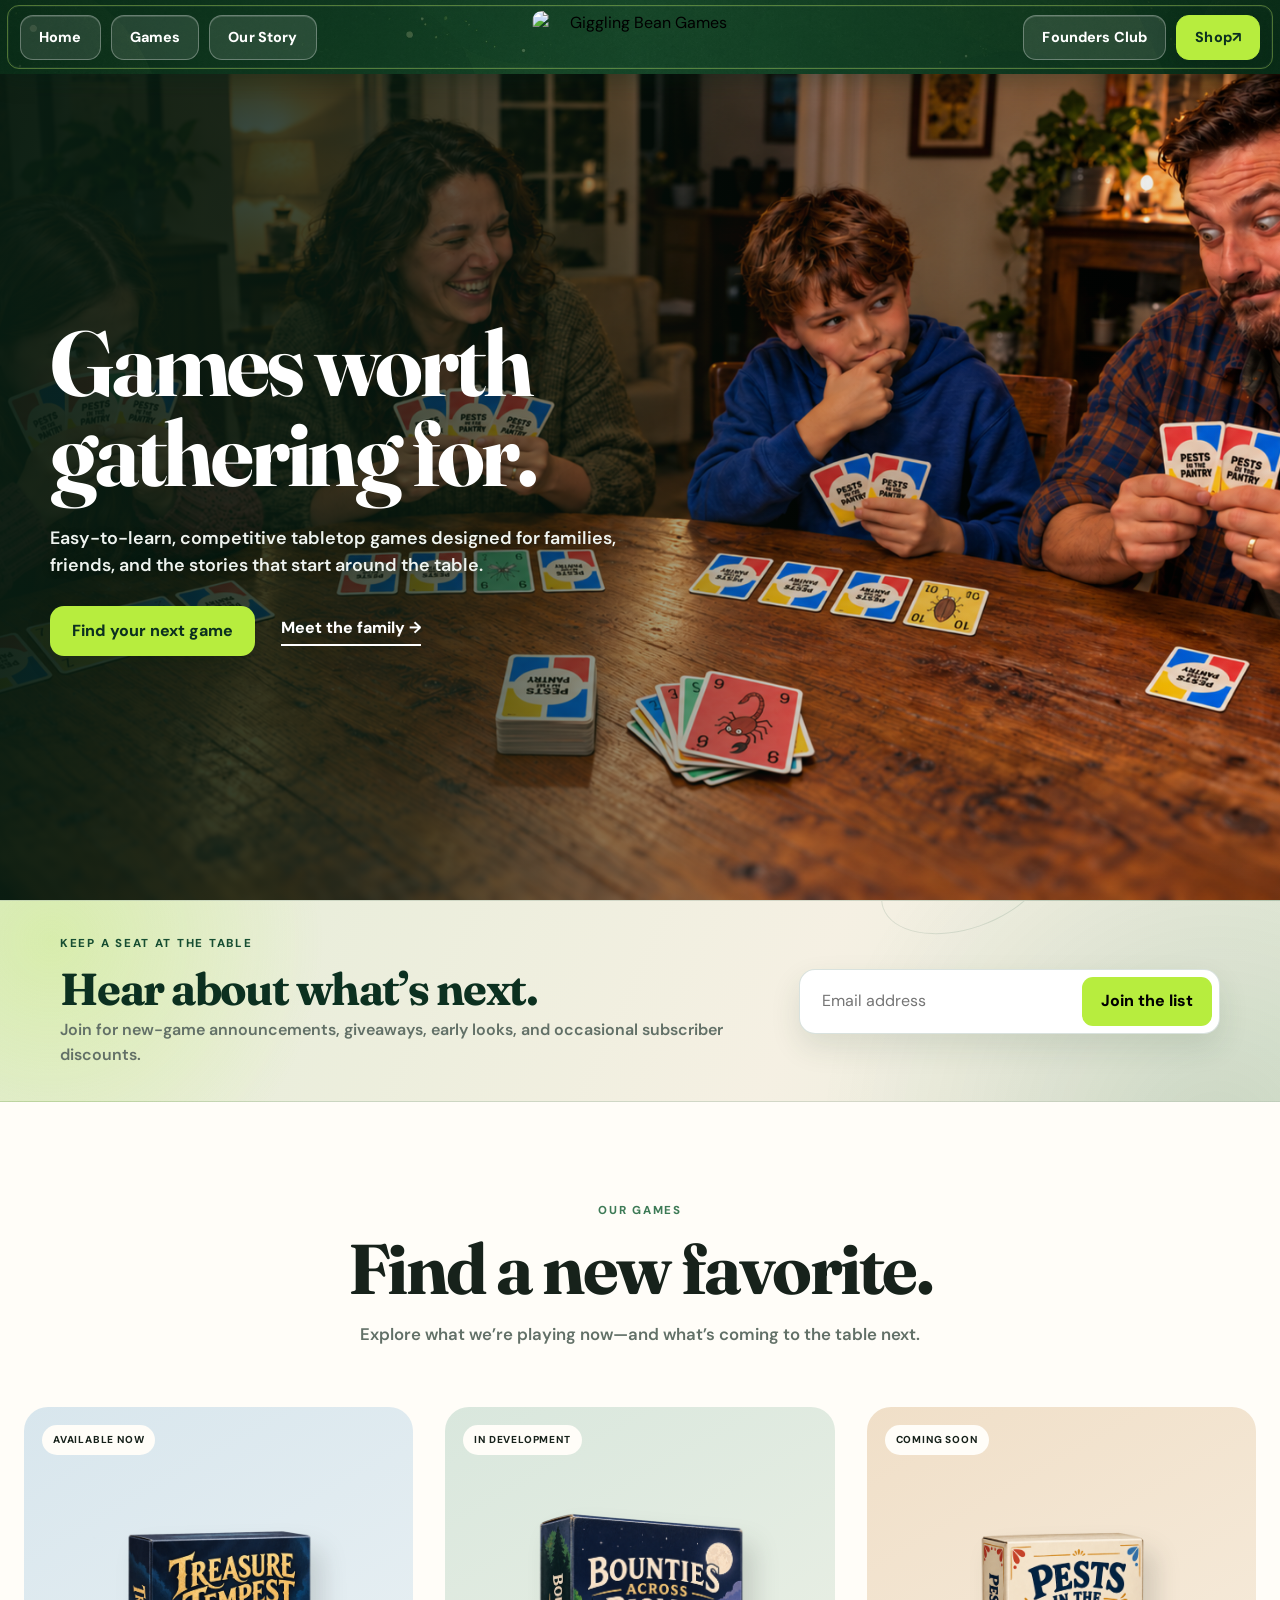
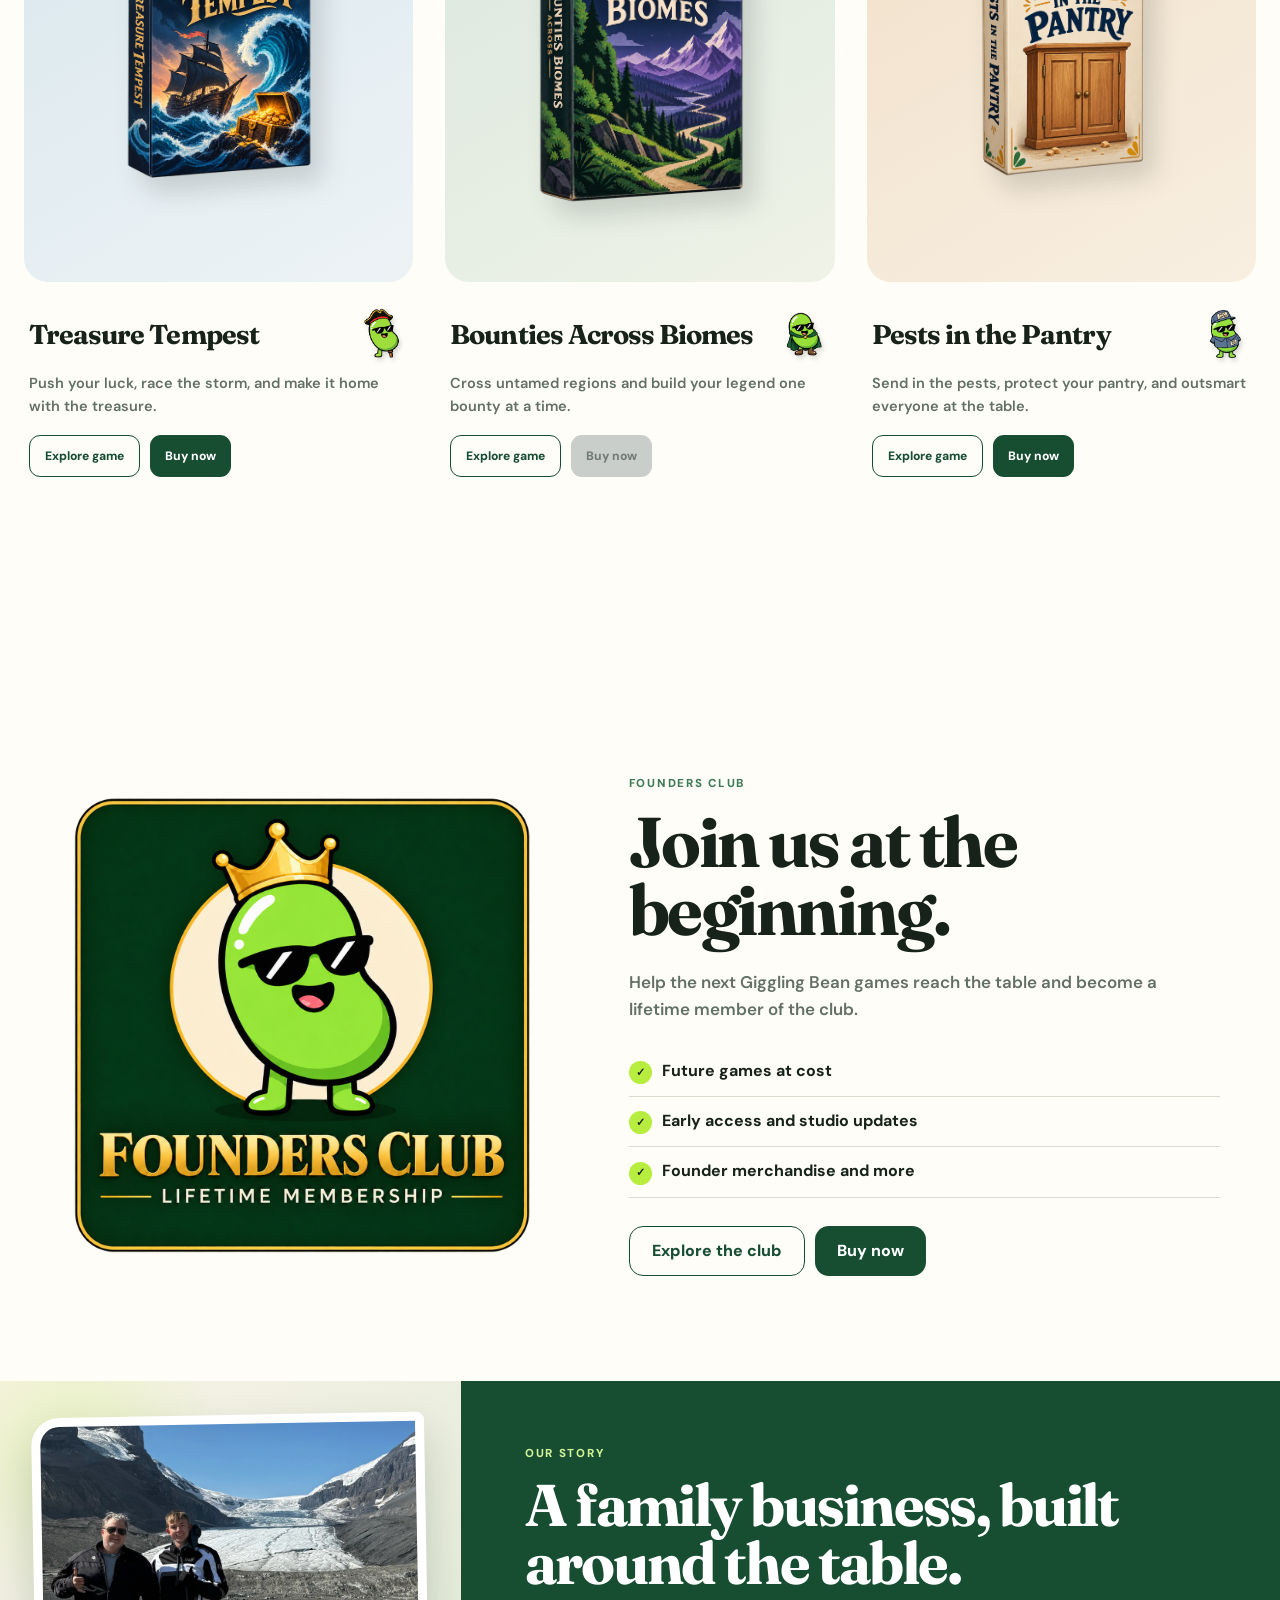
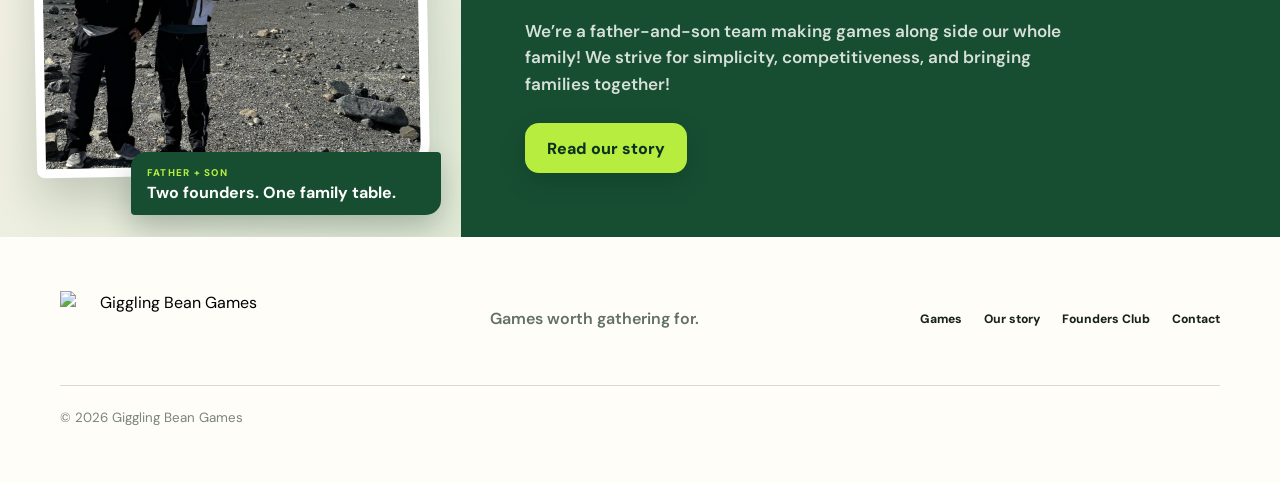
==== commit 41173132: "Round Founders Club artwork corners" ====
--- a/index.html
+++ b/index.html
@@ -39,7 +39,7 @@
         <article class="game-card reveal"><a class="product-stage pantry-stage" href="pests-in-the-pantry.html"><span class="status">Coming soon</span><img class="box-art" src="images/box-pests-pantry-v3.png" alt="Pests in the Pantry game box"></a><div class="game-details"><div class="game-title"><h3>Pests in the Pantry</h3><img src="images/bean-pest-control-v3.png" alt="" aria-hidden="true"></div><p>Send in the pests, protect your pantry, and outsmart everyone at the table.</p><div class="card-actions"><a class="button small secondary" href="pests-in-the-pantry.html">Explore game</a><a class="button small primary" href="https://gigglingbeangames.myshopify.com/">Buy now</a></div></div></article>
       </div><p class="catalog-note reveal">More games are always brewing.</p>
     </section>
-    <section class="club" id="club"><div class="club-art reveal"><img src="images/founders-club-v3.png" alt="Giggling Bean Founders Club lifetime membership artwork"></div><div class="club-copy reveal"><p class="eyebrow">Founders Club</p><h2>Join us at the beginning.</h2><p>Help the next Giggling Bean games reach the table and become a lifetime member of the club.</p><ul><li>Future games at cost</li><li>Early access and studio updates</li><li>Founder merchandise and more</li></ul><div class="club-actions"><a class="button secondary" href="founders-club.html">Explore the club</a><a class="button primary" href="https://gigglingbeangames.myshopify.com/cart/67792747135206:1">Buy now</a></div></div></section>
+    <section class="club" id="club"><div class="club-art reveal"><img src="images/founders-club-v4.png" alt="Giggling Bean Founders Club lifetime membership artwork"></div><div class="club-copy reveal"><p class="eyebrow">Founders Club</p><h2>Join us at the beginning.</h2><p>Help the next Giggling Bean games reach the table and become a lifetime member of the club.</p><ul><li>Future games at cost</li><li>Early access and studio updates</li><li>Founder merchandise and more</li></ul><div class="club-actions"><a class="button secondary" href="founders-club.html">Explore the club</a><a class="button primary" href="https://gigglingbeangames.myshopify.com/cart/67792747135206:1">Buy now</a></div></div></section>
     <section class="story story-preview"><div class="story-photo reveal"><div class="story-photo-frame"><img src="images/father-son-glacier.jpg" alt="The father-and-son founders of Giggling Bean Games at a mountain glacier"></div><div class="story-preview-note"><span>Father + son</span><strong>Two founders. One family table.</strong></div></div><div class="story-copy reveal"><p class="eyebrow light">Our story</p><h2>A family business, built around the table.</h2><p>We’re a father-and-son team making games along side our whole family! We strive for simplicity, competitiveness, and bringing families together!</p><a class="button lime" href="our-story.html">Read our story</a></div></section>
   </main>
   <footer class="site-footer"><div class="footer-inner"><button class="footer-logo bean-burst-trigger" type="button" aria-label="Burst a shower of tiny Giggling Bean mascots"><img src="images/navbarLogo.jpeg" alt="Giggling Bean Games"></button><p>Games worth gathering for.</p><nav aria-label="Footer navigation"><a href="#games">Games</a><a href="our-story.html">Our story</a><a href="founders-club.html">Founders Club</a><a href="mailto:gigglingbeangames@email.com">Contact</a></nav><small>© <span id="year">2026</span> Giggling Bean Games</small></div></footer>
--- a/style.css
+++ b/style.css
@@ -283,7 +283,7 @@
 
 .club { display: grid; grid-template-columns: .9fr 1.1fr; gap: 85px; align-items: center; width: min(1160px, calc(100% - 48px)); margin: auto; padding-block: 105px; }
 .club-art { overflow: hidden; border-radius: 22px; }
-.club-art img { width: 100%; aspect-ratio: 1; object-fit: cover; }
+.club-art img { display: block; width: 100%; aspect-ratio: 1; object-fit: contain; }
 .club-copy h2 { font-size: clamp(3.7rem, 5.5vw, 6rem); }
 .club-copy > p:not(.eyebrow) { max-width: 560px; margin: 25px 0; color: var(--muted); font-size: 1.06rem; font-weight: 600; }
 .club-copy ul { padding: 0; margin: 0 0 28px; list-style: none; }
@@ -696,3 +696,10 @@
     font-size: 24px;
   }
 }
+.popup-bean {
+  width: 40px;
+  height: 40px;
+  object-fit: contain;
+  vertical-align: middle;
+  margin-right: 8px;
+}
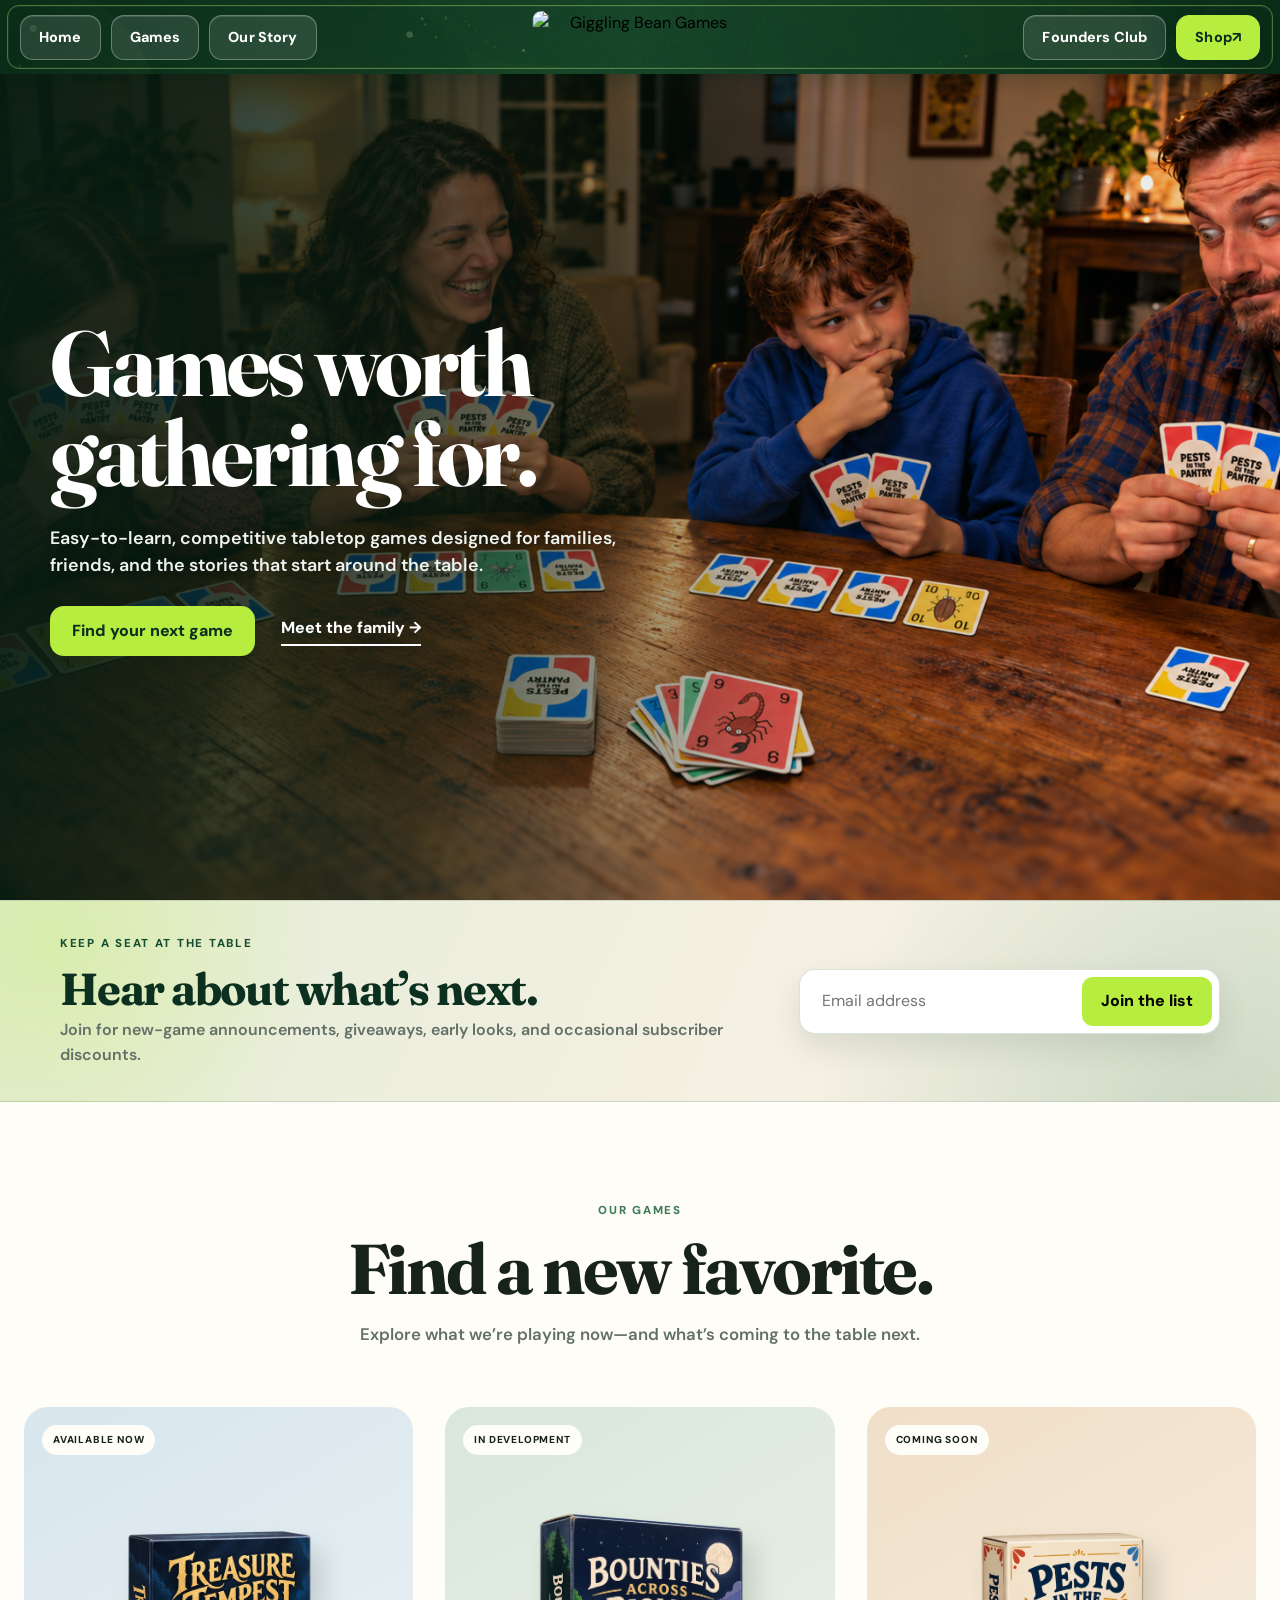
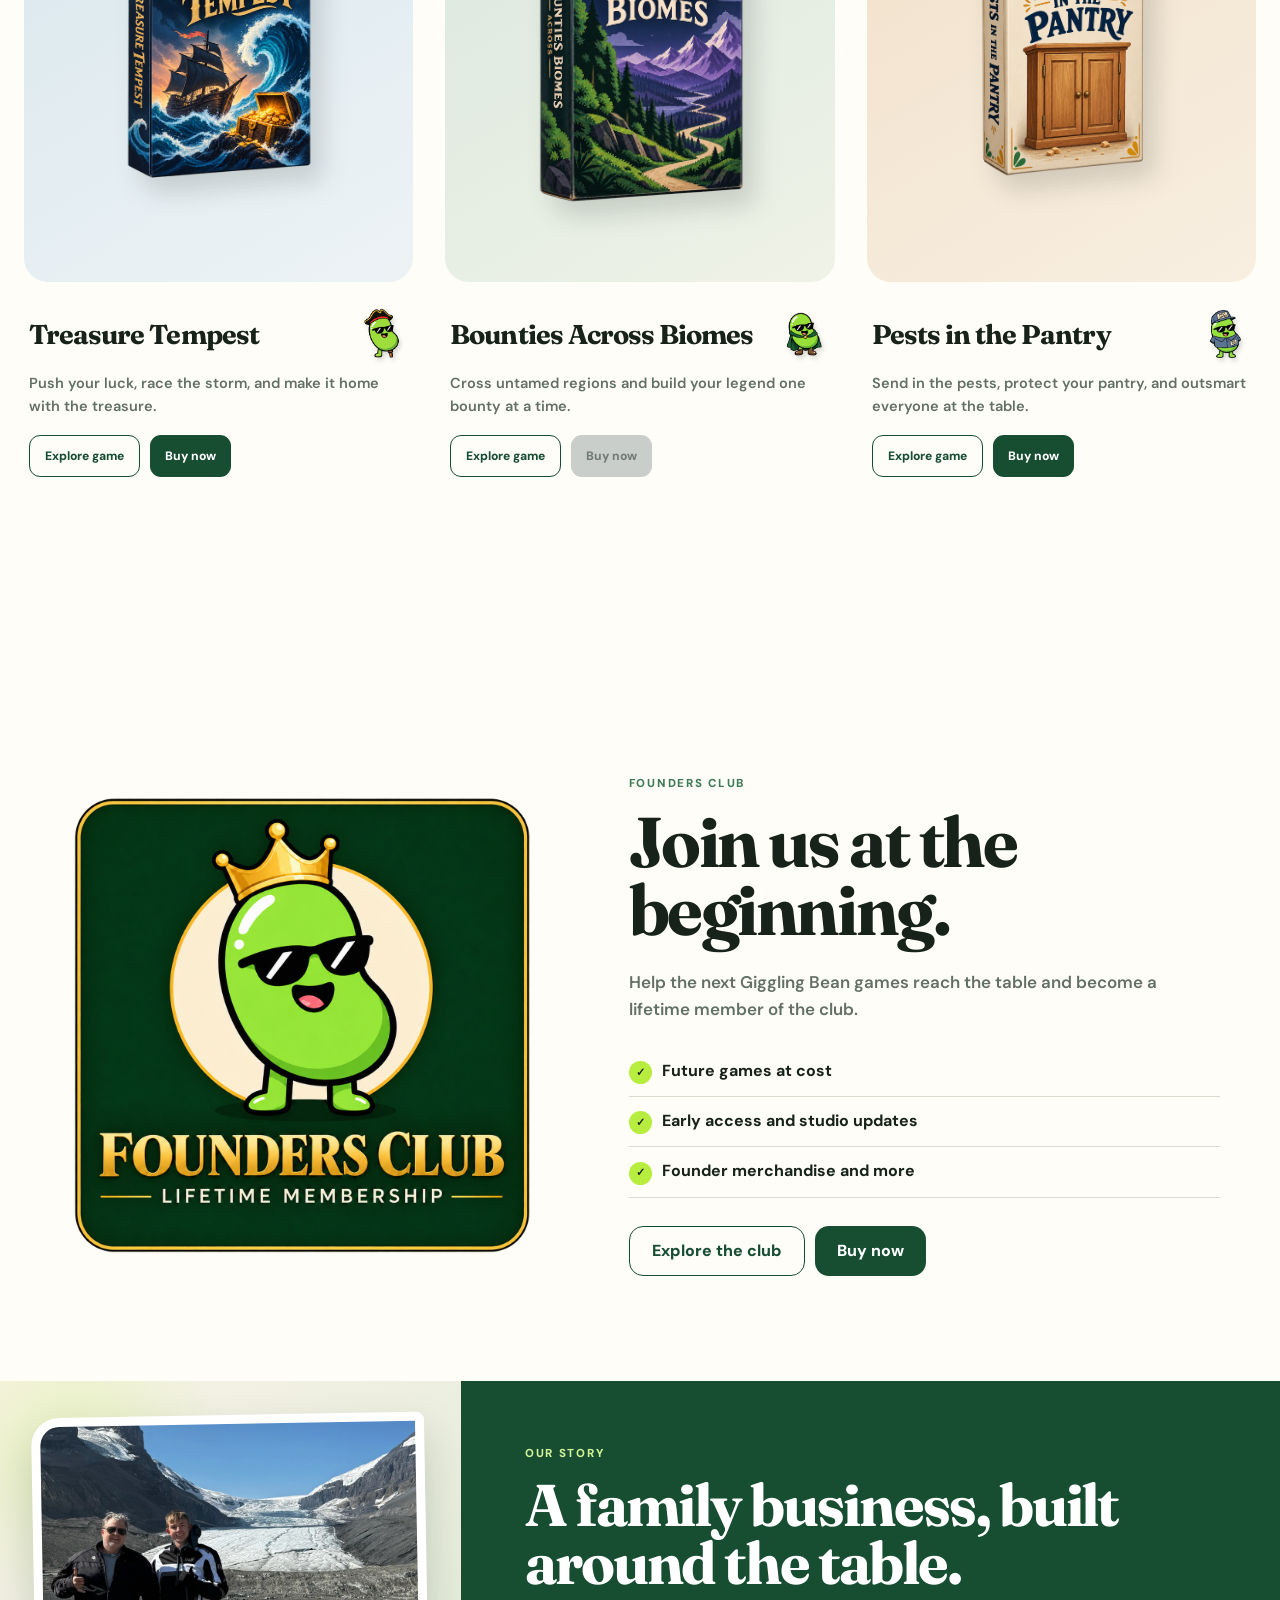
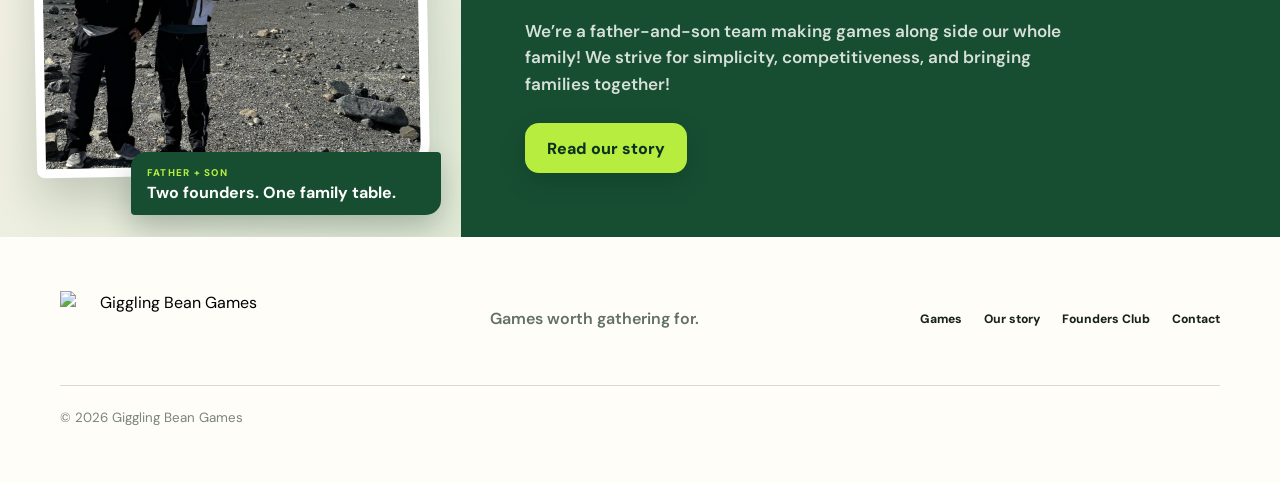
==== commit de379665: "Redesign email signup popup" ====
--- a/index.html
+++ b/index.html
@@ -45,68 +45,70 @@
   <footer class="site-footer"><div class="footer-inner"><button class="footer-logo bean-burst-trigger" type="button" aria-label="Burst a shower of tiny Giggling Bean mascots"><img src="images/navbarLogo.jpeg" alt="Giggling Bean Games"></button><p>Games worth gathering for.</p><nav aria-label="Footer navigation"><a href="#games">Games</a><a href="our-story.html">Our story</a><a href="founders-club.html">Founders Club</a><a href="mailto:gigglingbeangames@email.com">Contact</a></nav><small>© <span id="year">2026</span> Giggling Bean Games</small></div></footer>
   <script src="script.js"></script>
   
-<div id="gamePopup" class="popup-overlay">
+<div id="gamePopup" class="popup-overlay" role="dialog" aria-modal="true" aria-labelledby="popupTitle">
   <div class="popup-box">
+    <div class="popup-header">
+      <button class="popup-close" id="closePopup" aria-label="Close popup" type="button">&times;</button>
+      <p class="popup-kicker">You’re invited</p>
+      <h2 id="popupTitle">Be first to hear what’s next.</h2>
+    </div>
 
-    <button
-      class="popup-close"
-      id="closePopup"
-      aria-label="Close popup"
-      type="button"
-    >&times;</button>
+    <div class="popup-body">
+      <p class="popup-intro">Join the Giggling Bean list for first looks at new games and a few good surprises along the way.</p>
 
-<h2>
-  <img src="images/Bean.png" alt="Giggling Bean Games Bean"
-       class="popup-bean">
-  Let the Fun Begin!
-</h2>
-    <p>
-      Love games that make people laugh? Sign up to hear
-      about new games, special deals, and upcoming
-      Giggling Bean Games events!
-    </p>
+      <ul class="popup-perks" aria-label="Email list benefits">
+        <li>New games</li>
+        <li>Giveaways</li>
+        <li>Discounts</li>
+      </ul>
 
-    <form
-      action="https://manage.kmail-lists.com/subscriptions/subscribe?a=TsCnBX&g=SZkAGv"
-      method="POST"
-      class="popup-email-signup"
-    >
-      <input
-        type="email"
-        name="email"
-        placeholder="Enter your email address"
-        aria-label="Email address"
-        required
+      <form
+        action="https://manage.kmail-lists.com/subscriptions/subscribe?a=TsCnBX&amp;g=SZkAGv"
+        method="POST"
+        class="popup-email-signup"
       >
+        <label class="sr-only" for="popupEmail">Email address</label>
+        <input id="popupEmail" type="email" name="email" placeholder="Email address" autocomplete="email" required>
+        <button type="submit">Join the list</button>
+      </form>
 
-      <button type="submit">Sign Me Up!</button>
-    </form>
-
-    <p class="popup-small">
-      Fun games. Great deals. Good times.
-    </p>
-
+      <p class="popup-small">Only the good stuff. Unsubscribe anytime.</p>
+    </div>
   </div>
 </div>
 
 <script>
   const popup = document.getElementById("gamePopup");
   const closeButton = document.getElementById("closePopup");
+  const popupSessionKey = "gigglingBeanPopupShown";
 
   if (popup && closeButton) {
-    // Show popup after 12 seconds
-    setTimeout(function () {
-      popup.style.display = "flex";
-    }, 12000);
+    let hasShownThisSession = false;
 
-    // Close when X is clicked
+    try {
+      hasShownThisSession = sessionStorage.getItem(popupSessionKey) === "true";
+    } catch (error) {
+      // If browser storage is unavailable, the popup can still work normally.
+    }
+
+    if (!hasShownThisSession) {
+      setTimeout(function () {
+        popup.style.display = "flex";
+
+        try {
+          sessionStorage.setItem(popupSessionKey, "true");
+        } catch (error) {
+          // Keep the popup functional even when browser storage is unavailable.
+        }
+      }, 10000);
+    }
+
     function closeGamePopup() {
       popup.style.display = "none";
     }
 
     closeButton.addEventListener("click", closeGamePopup);
 
-    // Close when the dark background is clicked
     popup.addEventListener("click", function (event) {
       if (event.target === popup) {
         closeGamePopup();
@@ -115,6 +117,4 @@
   }
 </script>
 </body>
-
-</body>
 </html>
--- a/style.css
+++ b/style.css
@@ -250,7 +250,6 @@
   color: var(--deep);
 }
 
-.newsletter::before { content: ""; position: absolute; top: -70px; right: 18%; width: 170px; height: 96px; border: 1px solid rgba(23, 78, 50, .12); border-radius: 50%; transform: rotate(-19deg); }
 .newsletter-inner { position: relative; z-index: 1; display: grid; grid-template-columns: 1.25fr .75fr; gap: 38px; align-items: center; width: min(1160px, 100%); margin: auto; }
 .newsletter-inner > div { padding: 0; }
 .newsletter .eyebrow.light { color: var(--forest); }
@@ -576,130 +575,203 @@
   .button, .nav-pill, .box-art { transition: none; }
 }
 
-/* POPUP BACKGROUND */
 .popup-overlay {
   display: none;
   position: fixed;
   inset: 0;
-  width: 100%;
-  height: 100%;
-  background: rgba(0, 0, 0, 0.65);
   z-index: 99999;
   justify-content: center;
   align-items: center;
-  padding: 20px;
+  padding: 24px;
   box-sizing: border-box;
-}
-
-/* POPUP BOX */
+  background: rgba(5, 25, 16, .76);
+  backdrop-filter: blur(7px);
+  animation: popup-fade-in .24s ease both;
+}
+
 .popup-box {
   position: relative;
-  background: #f7f0d8;
-  color: #21160f;
-  border: 4px solid #a4cf03;
-  border-radius: 18px;
-  padding: 40px 28px 28px;
-  max-width: 440px;
   width: 100%;
-  max-height: 90vh;
+  max-width: 500px;
+  max-height: min(90vh, 680px);
   overflow-y: auto;
-  text-align: center;
-  box-shadow: 0 8px 25px rgba(0, 0, 0, 0.3);
   box-sizing: border-box;
-}
-
-/* X BUTTON IN TOP-RIGHT CORNER */
+  border: 1px solid rgba(255, 255, 255, .3);
+  border-radius: 26px;
+  background: #f8f3e8;
+  color: var(--deep);
+  box-shadow: 0 30px 80px rgba(0, 0, 0, .38), 0 0 0 7px rgba(183, 237, 62, .1);
+  animation: popup-card-in .34s cubic-bezier(.2, .8, .2, 1) both;
+}
+
+.popup-header {
+  position: relative;
+  padding: 31px 66px 30px 32px;
+  overflow: hidden;
+  background: radial-gradient(circle at 92% -25%, rgba(183, 237, 62, .3), transparent 42%), var(--forest);
+  color: #fff;
+}
+
+.popup-header::after {
+  content: "";
+  position: absolute;
+  right: -24px;
+  bottom: -50px;
+  width: 126px;
+  height: 126px;
+  border: 1px solid rgba(183, 237, 62, .22);
+  border-radius: 50%;
+  pointer-events: none;
+}
+
 .popup-close {
   position: absolute;
-  top: 8px;
-  right: 10px;
-  width: 36px;
-  height: 36px;
-  display: flex;
+  z-index: 2;
+  top: 16px;
+  right: 16px;
+  display: grid;
   align-items: center;
   justify-content: center;
+  width: 38px;
+  height: 38px;
   padding: 0;
-  background: transparent;
-  border: none;
-  color: #21160f;
-  font-size: 30px;
-  font-weight: bold;
+  border: 1px solid rgba(255, 255, 255, .34);
+  border-radius: 50%;
+  background: rgba(255, 255, 255, .1);
+  color: #fff;
+  font-size: 25px;
+  font-weight: 600;
   line-height: 1;
   cursor: pointer;
+  transition: background .2s ease, transform .2s ease;
 }
 
 .popup-close:hover {
-  color: #a4cf03;
-}
-
-/* TITLE AND TEXT */
+  background: rgba(255, 255, 255, .2);
+  transform: rotate(5deg);
+}
+
+.popup-kicker {
+  margin: 0 0 7px;
+  color: var(--lime);
+  font-size: .68rem;
+  font-weight: 900;
+  letter-spacing: .17em;
+  text-transform: uppercase;
+}
+
 .popup-box h2 {
-  color: #21160f;
-  font-size: 28px;
-  margin: 8px 0 14px;
-}
-
-.popup-box p {
-  font-size: 16px;
-  line-height: 1.6;
-}
-
-/* EMAIL SIGNUP FORM */
+  position: relative;
+  z-index: 1;
+  max-width: 390px;
+  margin: 0;
+  color: #fff;
+  font-size: clamp(2.25rem, 6vw, 3.25rem);
+  line-height: .98;
+}
+
+.popup-body {
+  padding: 27px 32px 29px;
+}
+
+.popup-intro {
+  margin: 0;
+  color: var(--muted);
+  font-size: .98rem;
+  font-weight: 600;
+  line-height: 1.55;
+}
+
+.popup-perks {
+  display: flex;
+  flex-wrap: wrap;
+  gap: 8px;
+  padding: 0;
+  margin: 18px 0 22px;
+  list-style: none;
+}
+
+.popup-perks li {
+  padding: 7px 11px;
+  border: 1px solid rgba(23, 78, 50, .18);
+  border-radius: 999px;
+  background: rgba(255, 255, 255, .72);
+  color: var(--forest);
+  font-size: .71rem;
+  font-weight: 850;
+}
+
 .popup-email-signup {
-  display: flex;
-  flex-direction: column;
-  gap: 12px;
-  margin-top: 22px;
+  display: grid;
+  grid-template-columns: 1fr auto;
+  gap: 8px;
+  padding: 7px;
+  border: 1px solid rgba(23, 78, 50, .17);
+  border-radius: 15px;
+  background: #fff;
+  box-shadow: 0 12px 28px rgba(23, 78, 50, .1);
 }
 
 .popup-email-signup input {
-  width: 100%;
-  padding: 14px;
-  border: 2px solid #21160f;
-  border-radius: 8px;
-  background: white;
-  color: #21160f;
-  font-size: 16px;
-  box-sizing: border-box;
+  min-width: 0;
+  padding: 12px 13px;
+  border: 0;
+  outline: 0;
+  background: transparent;
+  color: var(--deep);
+  font: inherit;
+  font-weight: 650;
 }
 
 .popup-email-signup button {
-  width: 100%;
-  padding: 14px;
-  border: 2px solid #21160f;
-  border-radius: 8px;
-  background: #a4cf03;
-  color: #21160f;
-  font-size: 16px;
-  font-weight: bold;
+  padding: 12px 18px;
+  border: 0;
+  border-radius: 10px;
+  background: var(--lime);
+  color: var(--deep);
+  font: inherit;
+  font-weight: 850;
   cursor: pointer;
+  transition: background .2s ease, transform .2s ease;
 }
 
 .popup-email-signup button:hover {
-  background: #8bb000;
-}
-
-/* SMALL TEXT */
+  background: #a8dc31;
+  transform: translateY(-1px);
+}
+
 .popup-box .popup-small {
-  font-size: 13px;
-  margin-bottom: 0;
-  opacity: 0.8;
-}
-
-/* MOBILE */
+  margin: 12px 0 0;
+  color: #788078;
+  font-size: .7rem;
+  font-weight: 650;
+  text-align: center;
+}
+
+@keyframes popup-fade-in {
+  from { opacity: 0; }
+  to { opacity: 1; }
+}
+
+@keyframes popup-card-in {
+  from { opacity: 0; transform: translateY(15px) scale(.97); }
+  to { opacity: 1; transform: none; }
+}
+
 @media (max-width: 480px) {
+  .popup-overlay { padding: 16px; }
   .popup-box {
-    padding: 40px 20px 22px;
+    border-radius: 22px;
   }
-
-  .popup-box h2 {
-    font-size: 24px;
-  }
-}
-.popup-bean {
-  width: 40px;
-  height: 40px;
-  object-fit: contain;
-  vertical-align: middle;
-  margin-right: 8px;
-}
+  .popup-header { padding: 27px 58px 25px 23px; }
+  .popup-box h2 { font-size: 2.25rem; }
+  .popup-body { padding: 23px; }
+  .popup-email-signup { grid-template-columns: 1fr; }
+  .popup-email-signup input { text-align: center; }
+  .popup-email-signup button { width: 100%; }
+}
+
+@media (prefers-reduced-motion: reduce) {
+  .popup-overlay, .popup-box { animation: none; }
+  .popup-close, .popup-email-signup button { transition: none; }
+}
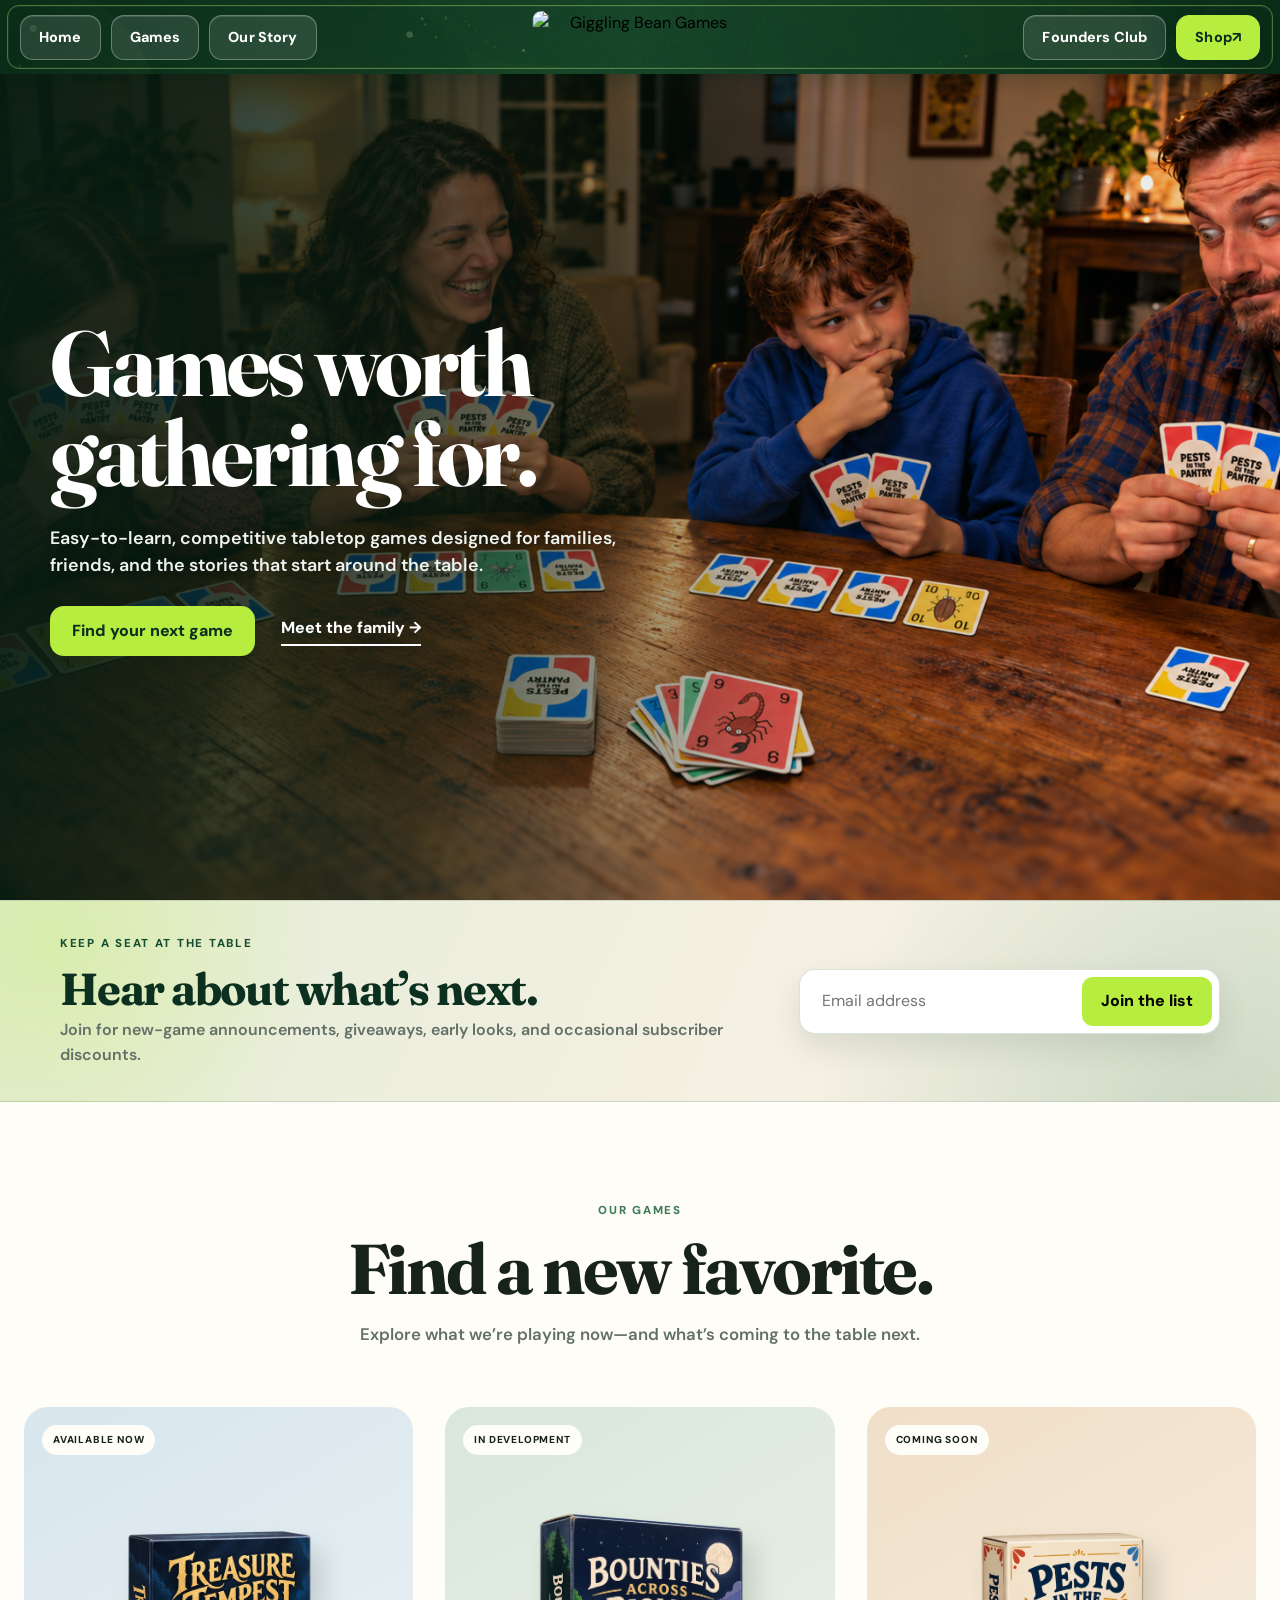
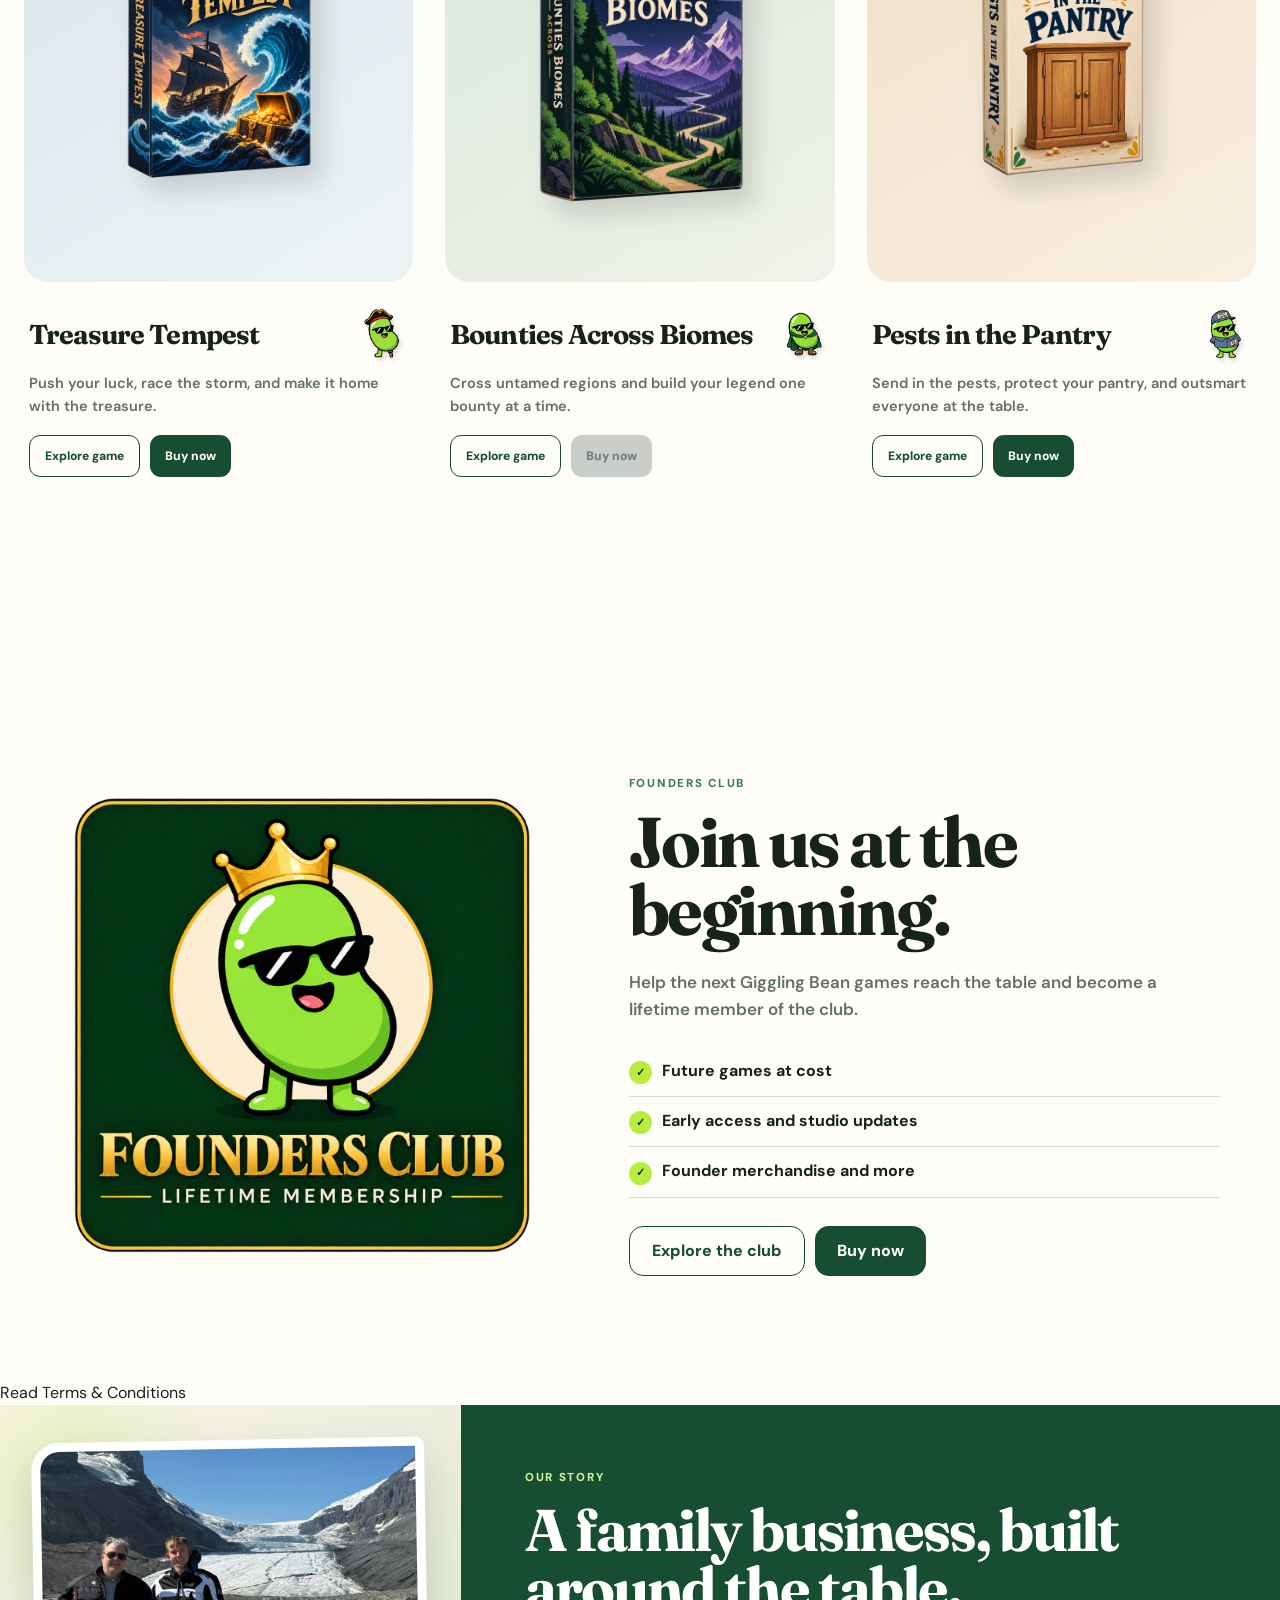
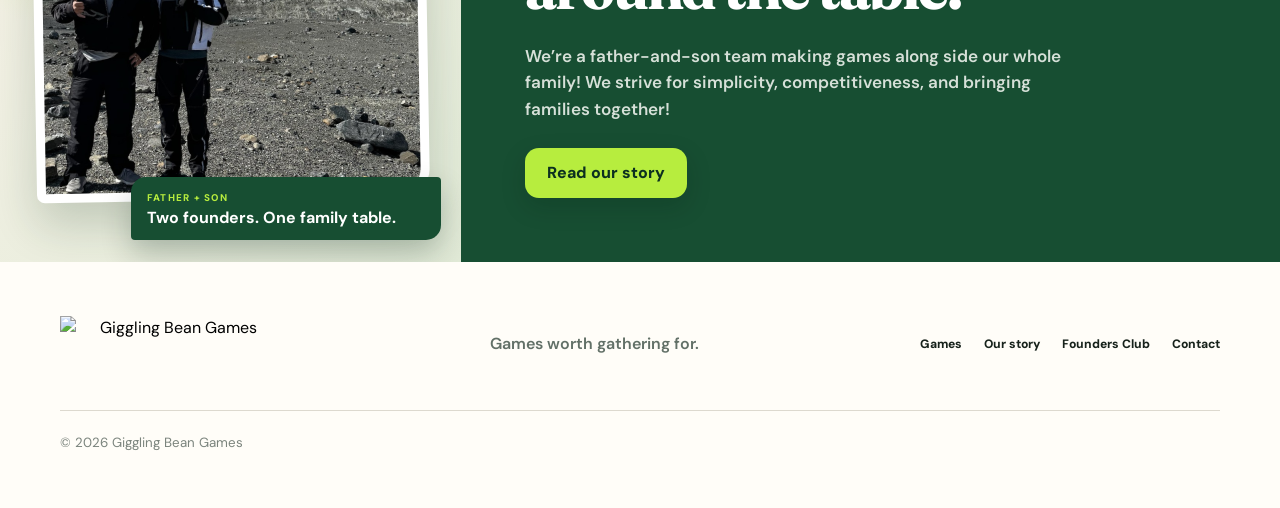
==== commit 2dc98cee: "Update index.html" ====
--- a/index.html
+++ b/index.html
@@ -39,7 +39,13 @@
         <article class="game-card reveal"><a class="product-stage pantry-stage" href="pests-in-the-pantry.html"><span class="status">Coming soon</span><img class="box-art" src="images/box-pests-pantry-v3.png" alt="Pests in the Pantry game box"></a><div class="game-details"><div class="game-title"><h3>Pests in the Pantry</h3><img src="images/bean-pest-control-v3.png" alt="" aria-hidden="true"></div><p>Send in the pests, protect your pantry, and outsmart everyone at the table.</p><div class="card-actions"><a class="button small secondary" href="pests-in-the-pantry.html">Explore game</a><a class="button small primary" href="https://gigglingbeangames.myshopify.com/">Buy now</a></div></div></article>
       </div><p class="catalog-note reveal">More games are always brewing.</p>
     </section>
-    <section class="club" id="club"><div class="club-art reveal"><img src="images/founders-club-v4.png" alt="Giggling Bean Founders Club lifetime membership artwork"></div><div class="club-copy reveal"><p class="eyebrow">Founders Club</p><h2>Join us at the beginning.</h2><p>Help the next Giggling Bean games reach the table and become a lifetime member of the club.</p><ul><li>Future games at cost</li><li>Early access and studio updates</li><li>Founder merchandise and more</li></ul><div class="club-actions"><a class="button secondary" href="founders-club.html">Explore the club</a><a class="button primary" href="https://gigglingbeangames.myshopify.com/cart/67792747135206:1">Buy now</a></div></div></section>
+    <section class="club" id="club"><div class="club-art reveal"><img src="images/founders-club-v4.png" alt="Giggling Bean Founders Club lifetime membership artwork"></div>
+      <div class="club-copy reveal"><p class="eyebrow">Founders Club</p><h2>Join us at the beginning.</h2><p>Help the next Giggling Bean games reach the table and become a lifetime member of the club.</p><ul><li>Future games at cost</li>
+        <li>Early access and studio updates</li><li>Founder merchandise and more</li></ul><div class="club-actions"><a class="button secondary" href="founders-club.html">Explore the club</a>
+          <a class="button primary" href="https://gigglingbeangames.myshopify.com/cart/67792747135206:1">Buy now</a></div></div></section>
+    <a href="founders-terms.html" class="terms-button">
+  Read Terms & Conditions
+</a>
     <section class="story story-preview"><div class="story-photo reveal"><div class="story-photo-frame"><img src="images/father-son-glacier.jpg" alt="The father-and-son founders of Giggling Bean Games at a mountain glacier"></div><div class="story-preview-note"><span>Father + son</span><strong>Two founders. One family table.</strong></div></div><div class="story-copy reveal"><p class="eyebrow light">Our story</p><h2>A family business, built around the table.</h2><p>We’re a father-and-son team making games along side our whole family! We strive for simplicity, competitiveness, and bringing families together!</p><a class="button lime" href="our-story.html">Read our story</a></div></section>
   </main>
   <footer class="site-footer"><div class="footer-inner"><button class="footer-logo bean-burst-trigger" type="button" aria-label="Burst a shower of tiny Giggling Bean mascots"><img src="images/navbarLogo.jpeg" alt="Giggling Bean Games"></button><p>Games worth gathering for.</p><nav aria-label="Footer navigation"><a href="#games">Games</a><a href="our-story.html">Our story</a><a href="founders-club.html">Founders Club</a><a href="mailto:gigglingbeangames@email.com">Contact</a></nav><small>© <span id="year">2026</span> Giggling Bean Games</small></div></footer>
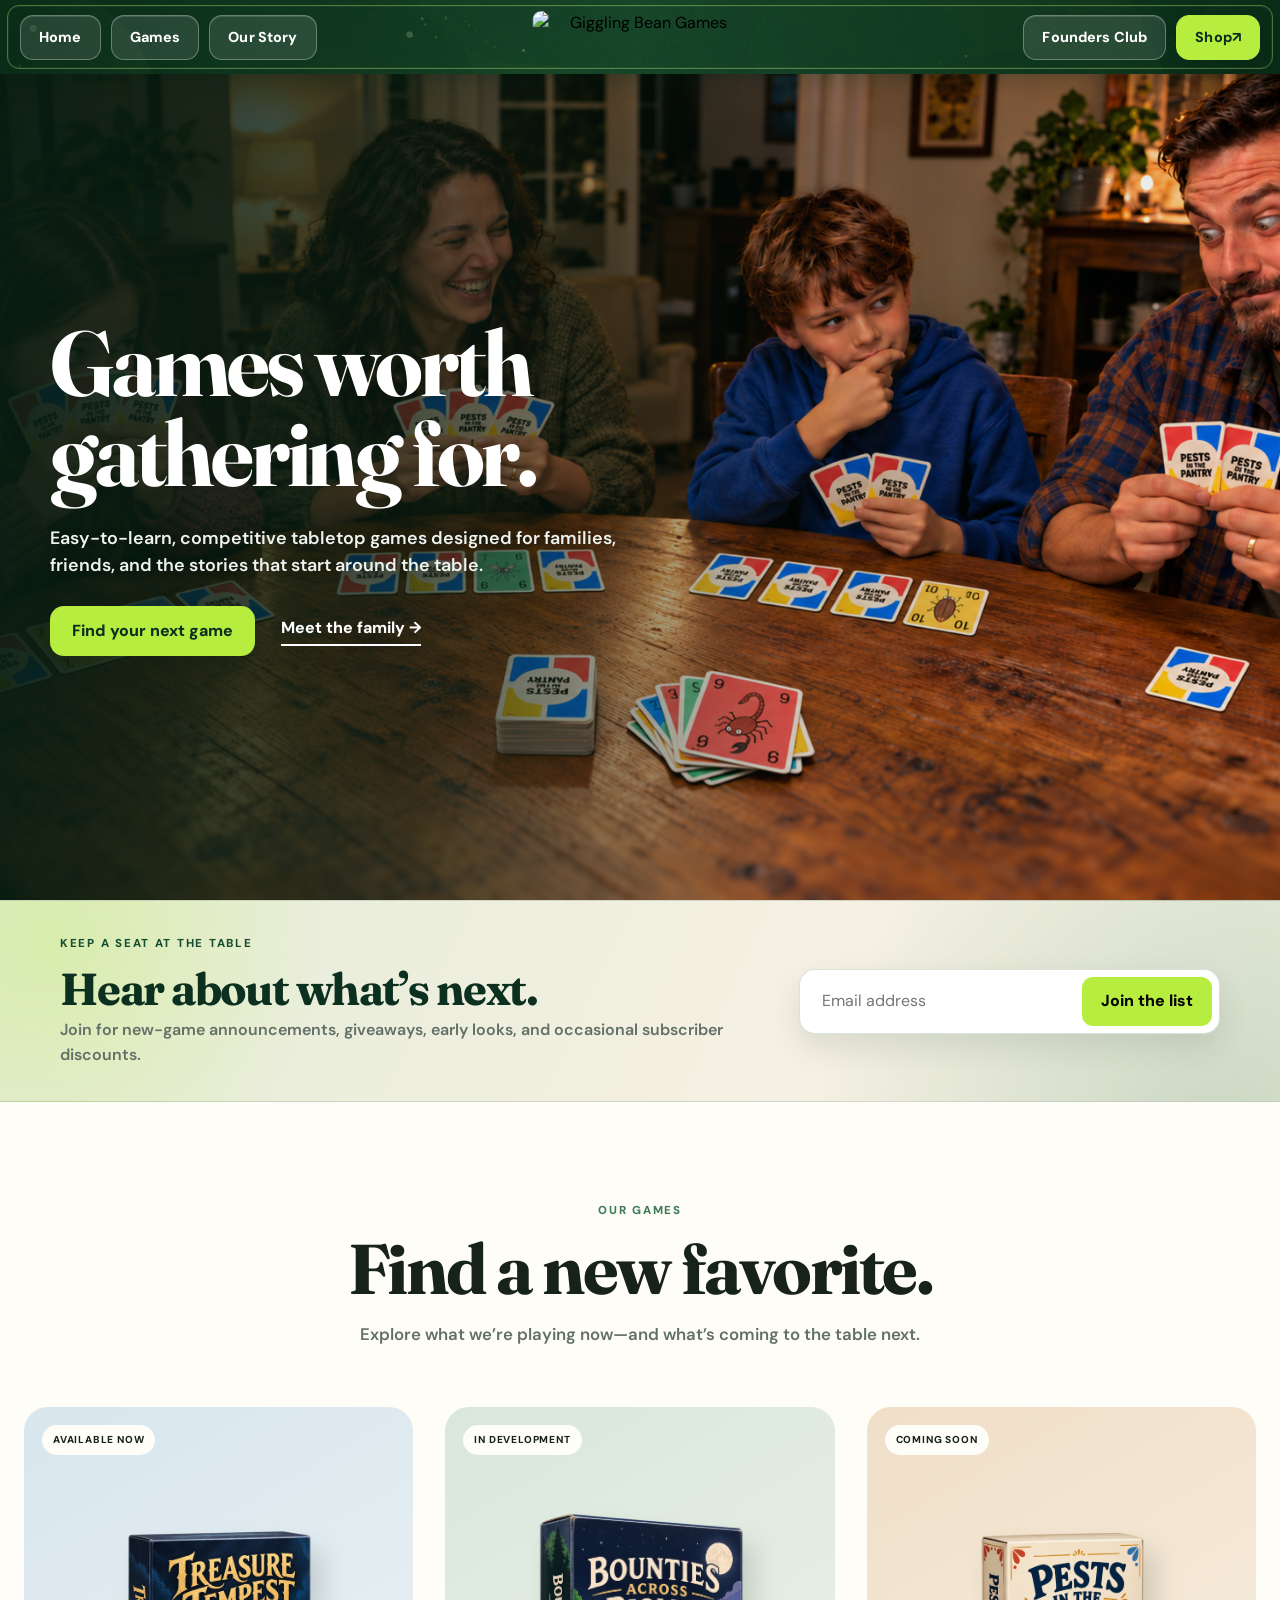
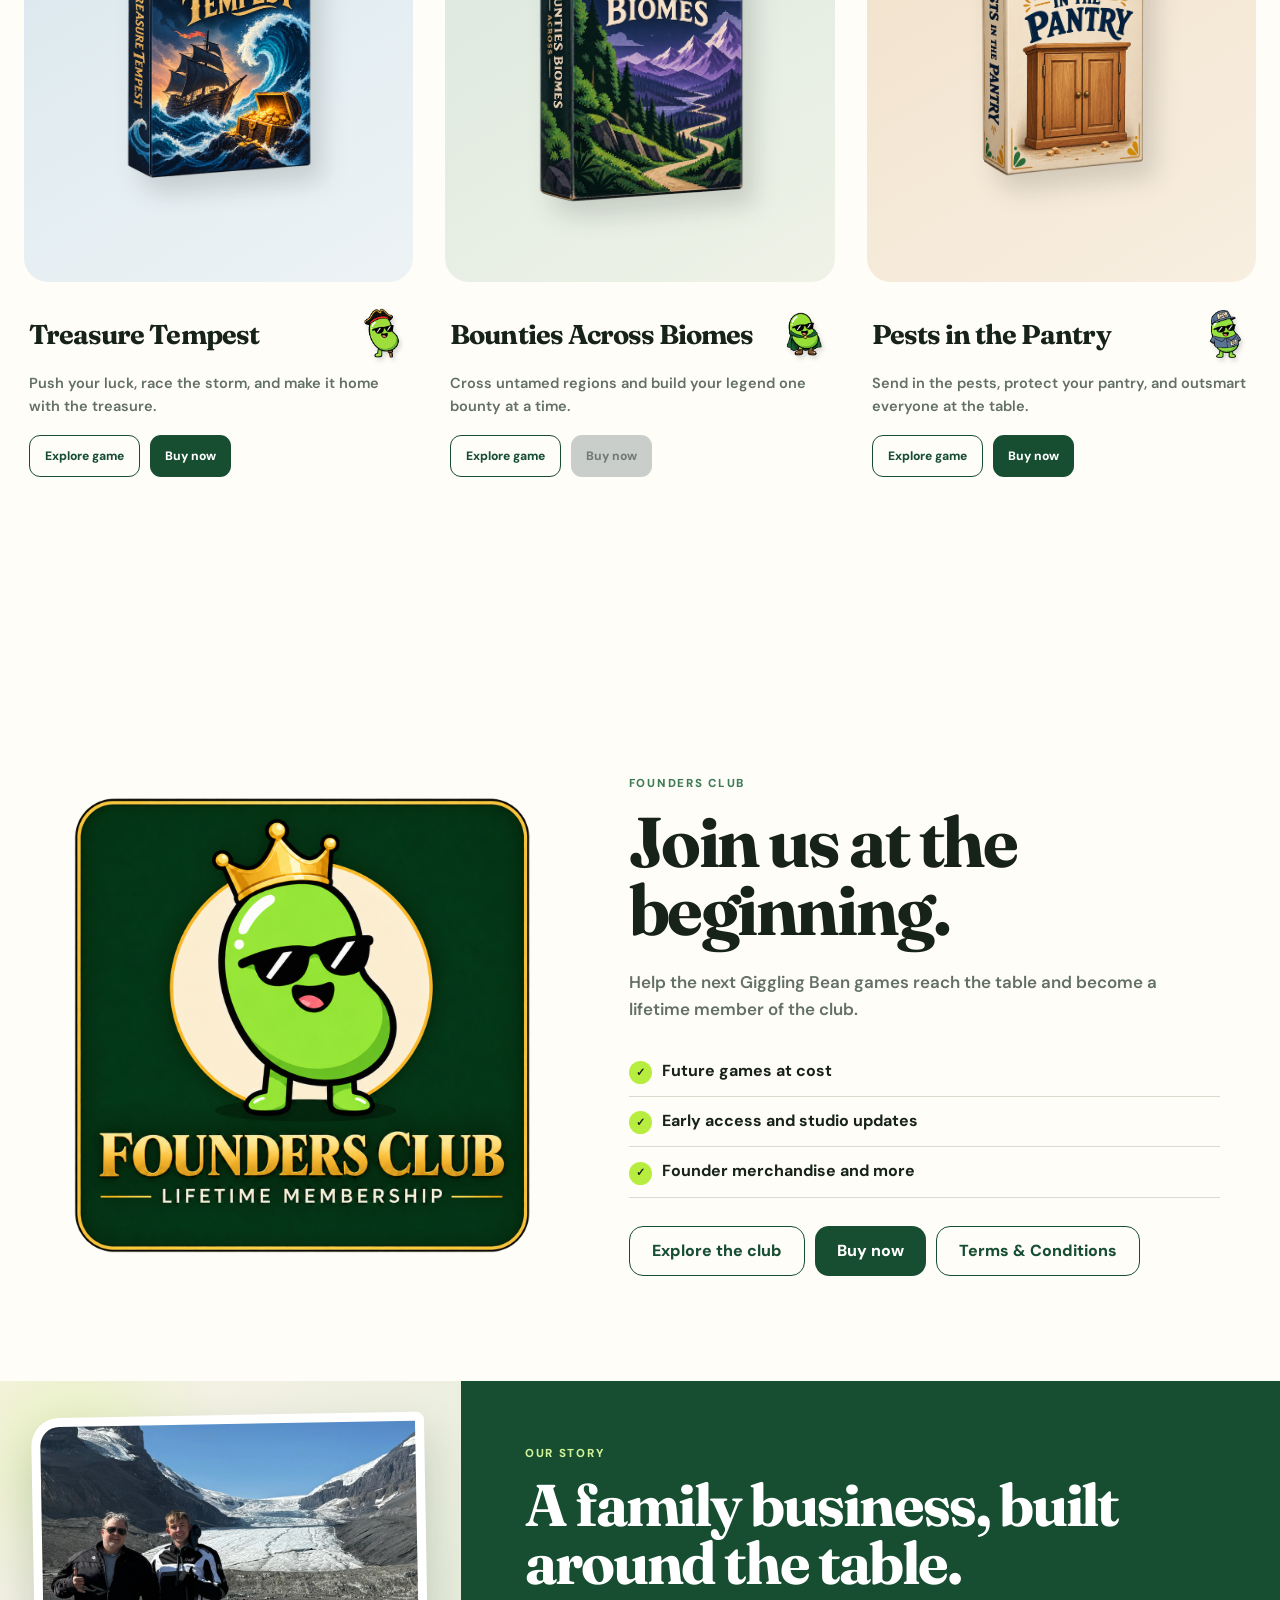
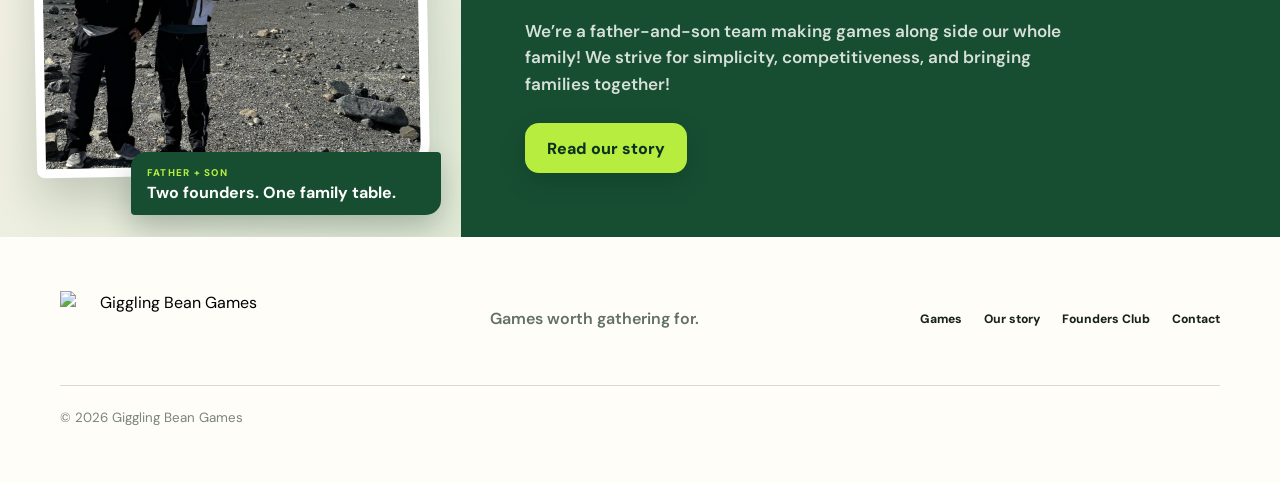
==== commit ab71d445: "Update index.html" ====
--- a/index.html
+++ b/index.html
@@ -39,13 +39,50 @@
         <article class="game-card reveal"><a class="product-stage pantry-stage" href="pests-in-the-pantry.html"><span class="status">Coming soon</span><img class="box-art" src="images/box-pests-pantry-v3.png" alt="Pests in the Pantry game box"></a><div class="game-details"><div class="game-title"><h3>Pests in the Pantry</h3><img src="images/bean-pest-control-v3.png" alt="" aria-hidden="true"></div><p>Send in the pests, protect your pantry, and outsmart everyone at the table.</p><div class="card-actions"><a class="button small secondary" href="pests-in-the-pantry.html">Explore game</a><a class="button small primary" href="https://gigglingbeangames.myshopify.com/">Buy now</a></div></div></article>
       </div><p class="catalog-note reveal">More games are always brewing.</p>
     </section>
-    <section class="club" id="club"><div class="club-art reveal"><img src="images/founders-club-v4.png" alt="Giggling Bean Founders Club lifetime membership artwork"></div>
-      <div class="club-copy reveal"><p class="eyebrow">Founders Club</p><h2>Join us at the beginning.</h2><p>Help the next Giggling Bean games reach the table and become a lifetime member of the club.</p><ul><li>Future games at cost</li>
-        <li>Early access and studio updates</li><li>Founder merchandise and more</li></ul><div class="club-actions"><a class="button secondary" href="founders-club.html">Explore the club</a>
-          <a class="button primary" href="https://gigglingbeangames.myshopify.com/cart/67792747135206:1">Buy now</a></div></div></section>
-    <a href="founders-terms.html" class="terms-button">
-  Read Terms & Conditions
-</a>
+ <section class="club" id="club">
+
+  <div class="club-art reveal">
+    <img src="images/founders-club-v4.png"
+         alt="Giggling Bean Founders Club lifetime membership artwork">
+  </div>
+
+  <div class="club-copy reveal">
+
+    <p class="eyebrow">Founders Club</p>
+
+    <h2>Join us at the beginning.</h2>
+
+    <p>
+      Help the next Giggling Bean games reach the table
+      and become a lifetime member of the club.
+    </p>
+
+    <ul>
+      <li>Future games at cost</li>
+      <li>Early access and studio updates</li>
+      <li>Founder merchandise and more</li>
+    </ul>
+
+    <div class="club-actions">
+
+      <a class="button secondary" href="founders-club.html">
+        Explore the club
+      </a>
+
+      <a class="button primary"
+         href="https://gigglingbeangames.myshopify.com/cart/67792747135206:1">
+        Buy now
+      </a>
+
+      <a class="button secondary" href="founders-terms.html">
+        Terms & Conditions
+      </a>
+
+    </div>
+
+  </div>
+
+</section>
     <section class="story story-preview"><div class="story-photo reveal"><div class="story-photo-frame"><img src="images/father-son-glacier.jpg" alt="The father-and-son founders of Giggling Bean Games at a mountain glacier"></div><div class="story-preview-note"><span>Father + son</span><strong>Two founders. One family table.</strong></div></div><div class="story-copy reveal"><p class="eyebrow light">Our story</p><h2>A family business, built around the table.</h2><p>We’re a father-and-son team making games along side our whole family! We strive for simplicity, competitiveness, and bringing families together!</p><a class="button lime" href="our-story.html">Read our story</a></div></section>
   </main>
   <footer class="site-footer"><div class="footer-inner"><button class="footer-logo bean-burst-trigger" type="button" aria-label="Burst a shower of tiny Giggling Bean mascots"><img src="images/navbarLogo.jpeg" alt="Giggling Bean Games"></button><p>Games worth gathering for.</p><nav aria-label="Footer navigation"><a href="#games">Games</a><a href="our-story.html">Our story</a><a href="founders-club.html">Founders Club</a><a href="mailto:gigglingbeangames@email.com">Contact</a></nav><small>© <span id="year">2026</span> Giggling Bean Games</small></div></footer>
--- a/style.css
+++ b/style.css
@@ -775,3 +775,20 @@
   .popup-overlay, .popup-box { animation: none; }
   .popup-close, .popup-email-signup button { transition: none; }
 }
+
+.terms-button {
+  display: inline-block;
+  background-color: #6b4226;
+  color: white;
+  padding: 12px 24px;
+  border-radius: 8px;
+  text-decoration: none;
+  font-weight: bold;
+  margin-top: 15px;
+  transition: 0.3s;
+}
+
+.terms-button:hover {
+  background-color: #422817;
+  color: white;
+}
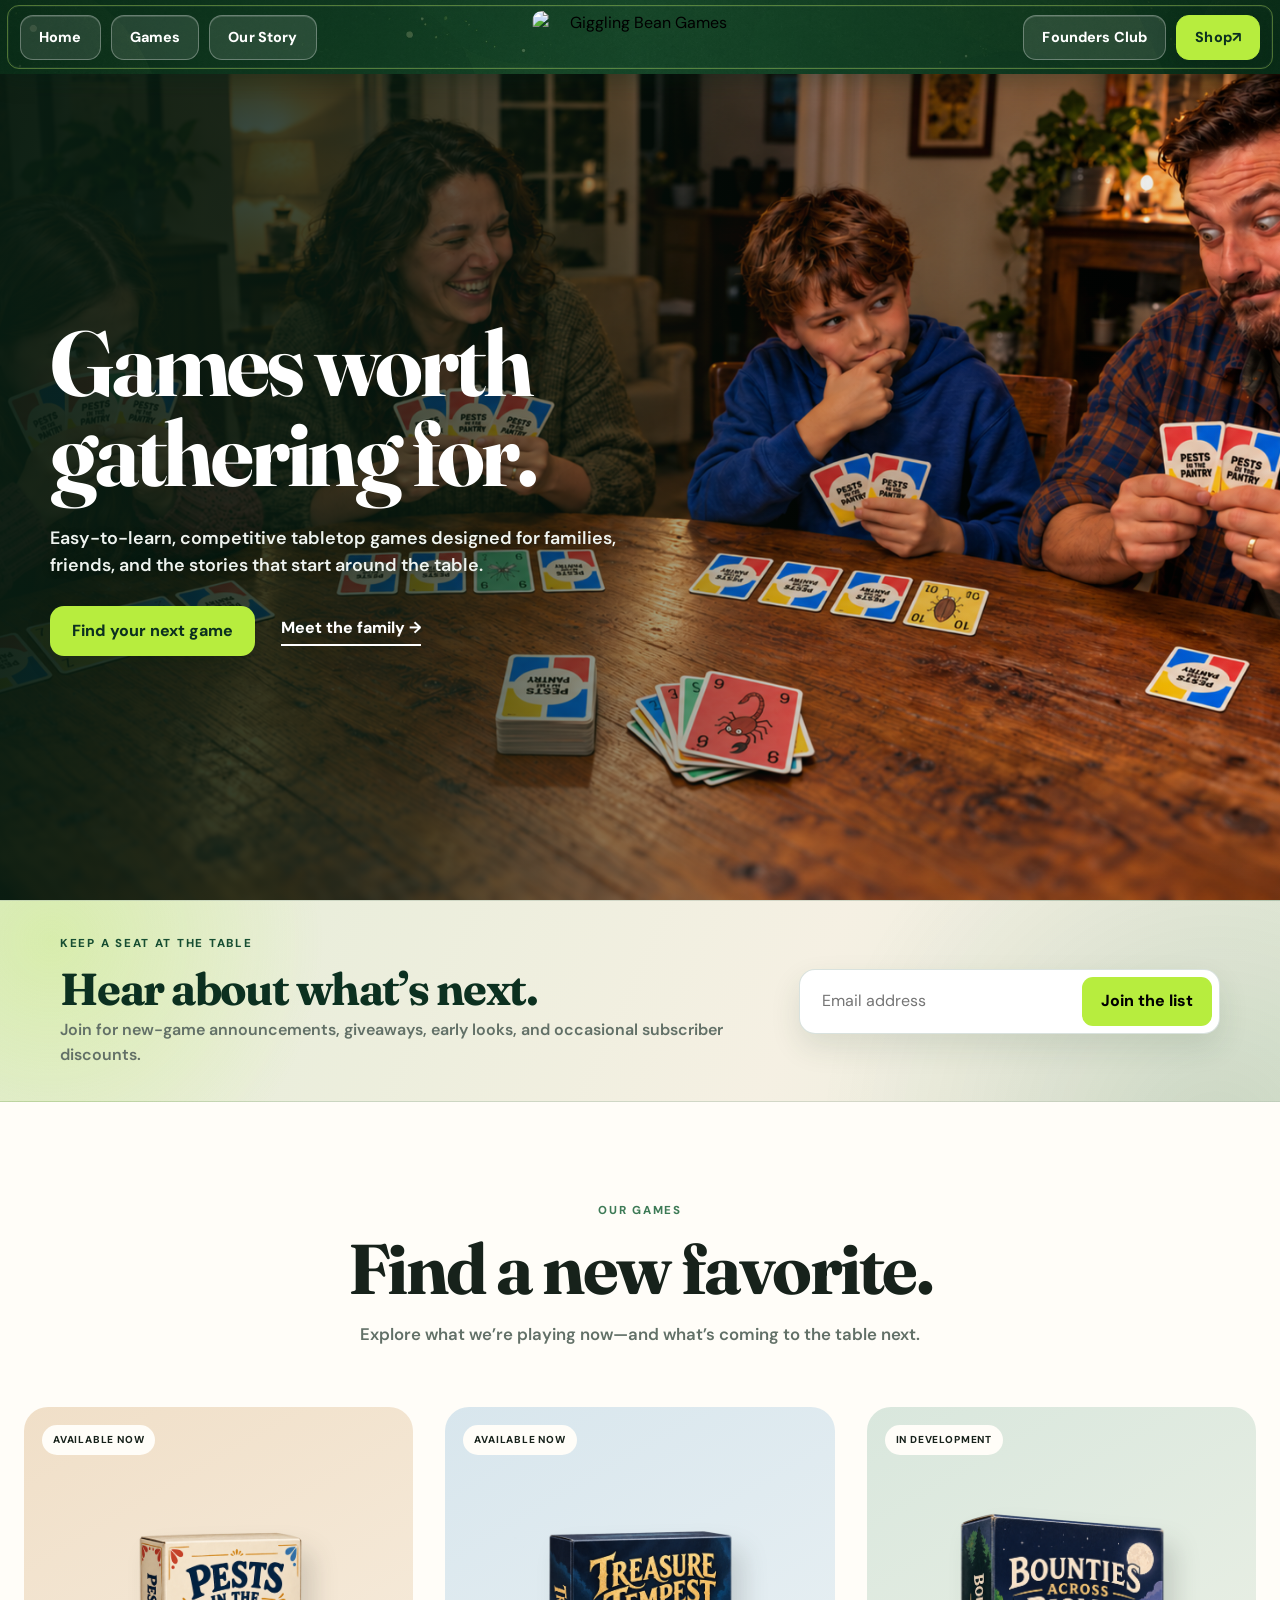
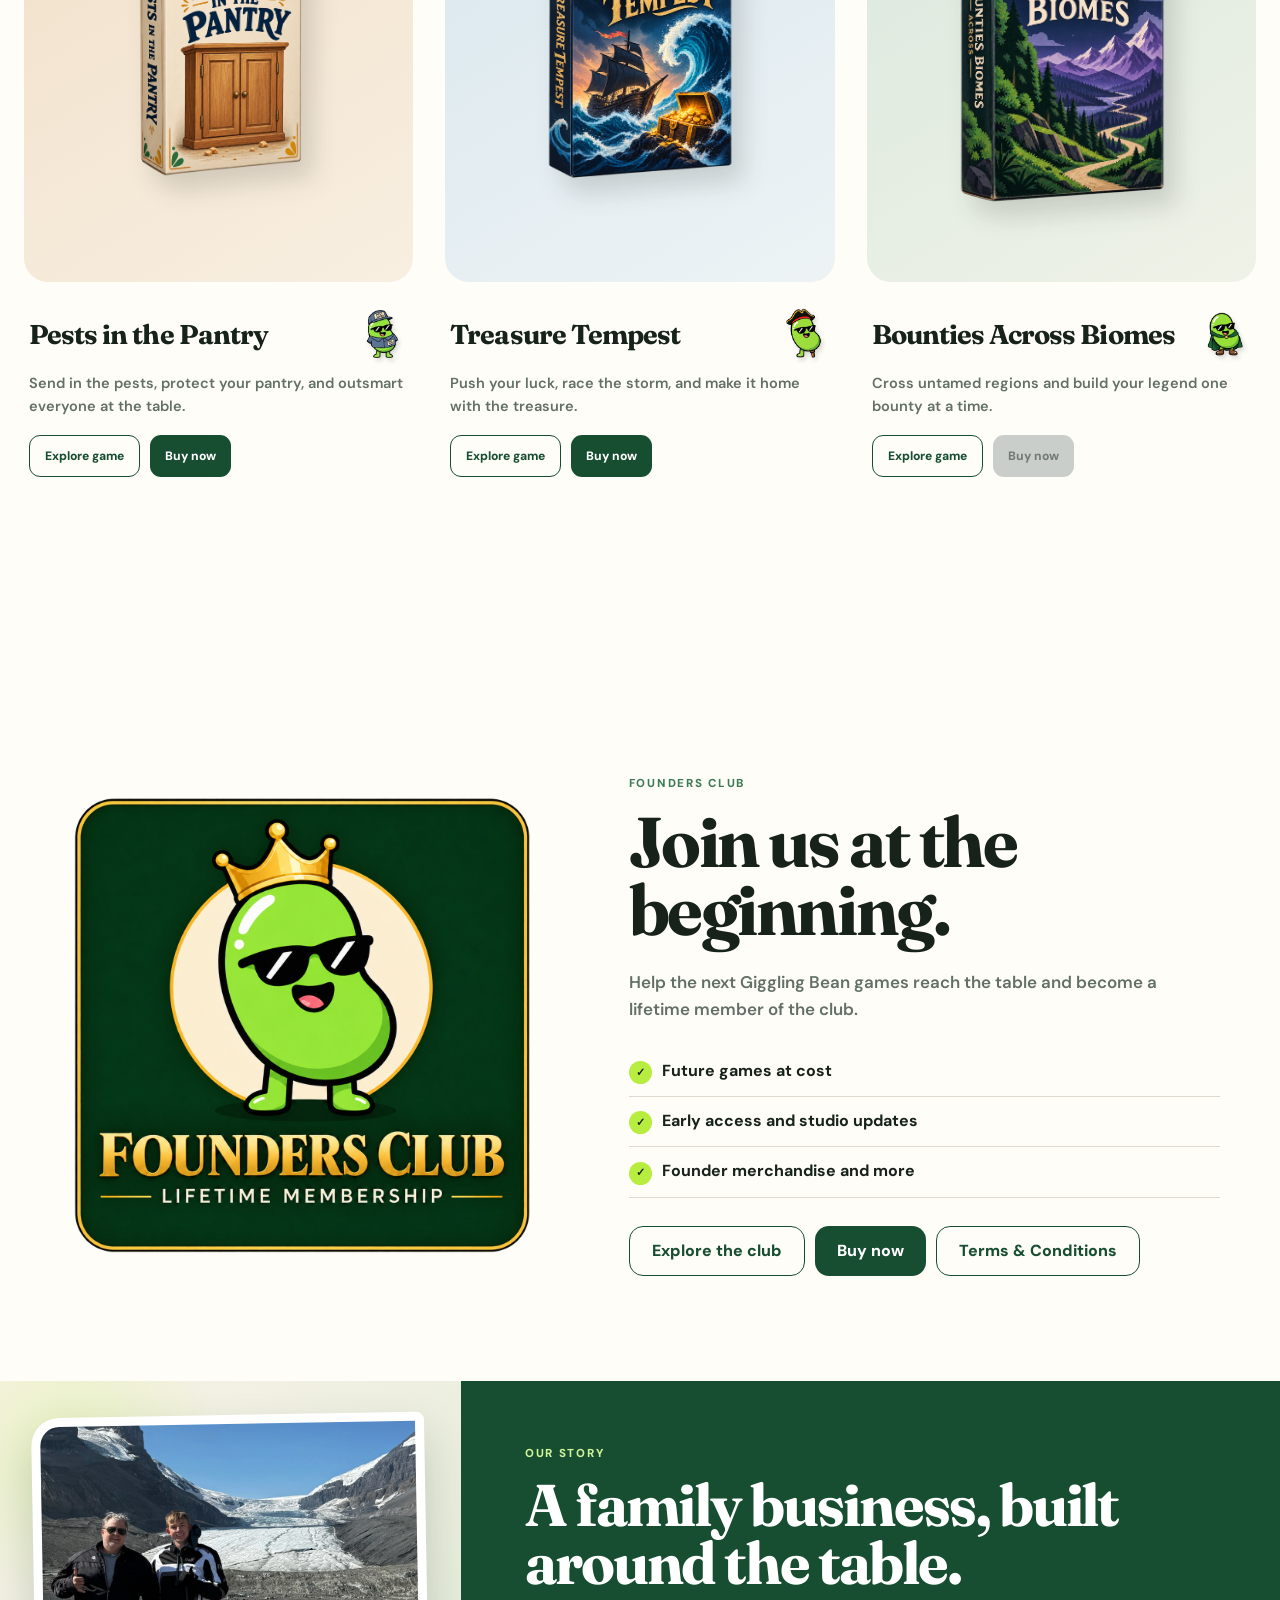
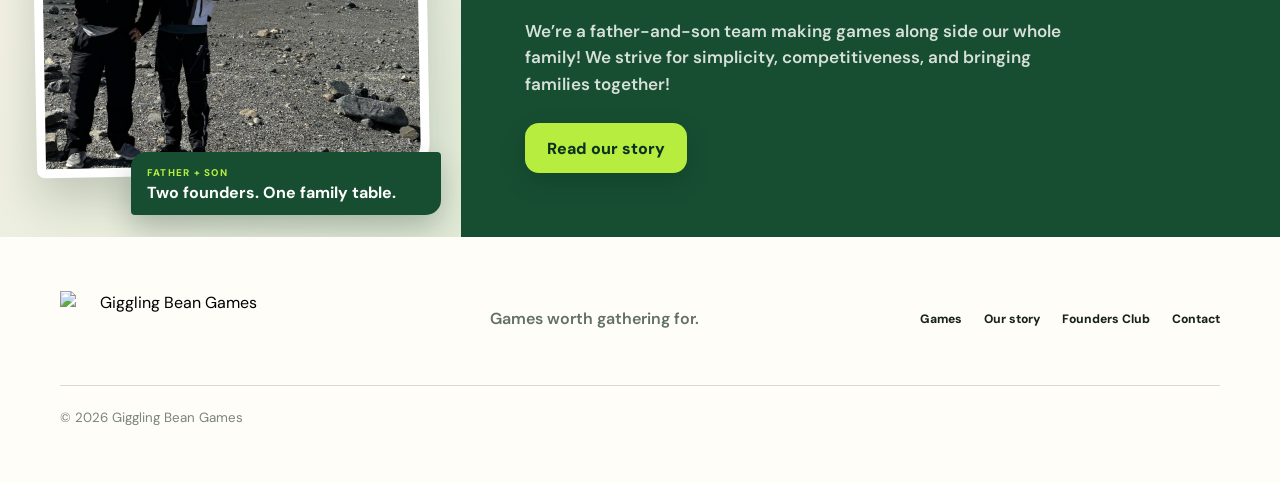
==== commit d073a40b: "Reorder game cards and mark Pests available now" ====
--- a/index.html
+++ b/index.html
@@ -3,6 +3,22 @@
 <head>
   <meta charset="utf-8"><meta name="viewport" content="width=device-width, initial-scale=1">
   <meta name="description" content="Giggling Bean Games creates approachable, competitive tabletop games worth gathering for.">
+  <link rel="canonical" href="https://gigglingbeangames.com/">
+  <meta property="og:type" content="website">
+  <meta property="og:site_name" content="Giggling Bean Games">
+  <meta property="og:title" content="Giggling Bean Games | Games Worth Gathering For">
+  <meta property="og:description" content="Giggling Bean Games creates approachable, competitive tabletop games worth gathering for.">
+  <meta property="og:url" content="https://gigglingbeangames.com/">
+  <meta property="og:image" content="https://gigglingbeangames.com/images/logo.jpeg">
+  <meta property="og:image:type" content="image/jpeg">
+  <meta property="og:image:width" content="1254">
+  <meta property="og:image:height" content="1254">
+  <meta property="og:image:alt" content="Giggling Bean Games logo with a smiling green bean wearing sunglasses">
+  <meta name="twitter:card" content="summary">
+  <meta name="twitter:title" content="Giggling Bean Games | Games Worth Gathering For">
+  <meta name="twitter:description" content="Giggling Bean Games creates approachable, competitive tabletop games worth gathering for.">
+  <meta name="twitter:image" content="https://gigglingbeangames.com/images/logo.jpeg">
+  <meta name="twitter:image:alt" content="Giggling Bean Games logo with a smiling green bean wearing sunglasses">
   <meta name="theme-color" content="#174e32"><link rel="icon" type="image/png" href="images/Bean.png">
   <link rel="preconnect" href="https://fonts.googleapis.com"><link rel="preconnect" href="https://fonts.gstatic.com" crossorigin>
   <link href="https://fonts.googleapis.com/css2?family=DM+Sans:wght@500;600;700;800&amp;family=Fraunces:opsz,wght@9..144,700;9..144,800&amp;display=swap" rel="stylesheet">
@@ -34,9 +50,9 @@
     <section class="catalog" id="games">
       <header class="catalog-heading reveal"><p class="eyebrow">Our games</p><h2>Find a new favorite.</h2><p>Explore what we’re playing now—and what’s coming to the table next.</p></header>
       <div class="game-grid">
+        <article class="game-card reveal"><a class="product-stage pantry-stage" href="pests-in-the-pantry.html"><span class="status">Available now</span><img class="box-art" src="images/box-pests-pantry-v3.png" alt="Pests in the Pantry game box"></a><div class="game-details"><div class="game-title"><h3>Pests in the Pantry</h3><img src="images/bean-pest-control-v3.png" alt="" aria-hidden="true"></div><p>Send in the pests, protect your pantry, and outsmart everyone at the table.</p><div class="card-actions"><a class="button small secondary" href="pests-in-the-pantry.html">Explore game</a><a class="button small primary" href="https://gigglingbeangames.myshopify.com/">Buy now</a></div></div></article>
         <article class="game-card reveal"><a class="product-stage treasure-stage" href="treasure-tempest.html"><span class="status">Available now</span><img class="box-art" src="images/box-treasure-tempest-v3.png" alt="Treasure Tempest game box"></a><div class="game-details"><div class="game-title"><h3>Treasure Tempest</h3><img src="images/bean-pirate-v3.png" alt="" aria-hidden="true"></div><p>Push your luck, race the storm, and make it home with the treasure.</p><div class="card-actions"><a class="button small secondary" href="treasure-tempest.html">Explore game</a><a class="button small primary" href="https://gigglingbeangames.myshopify.com/">Buy now</a></div></div></article>
         <article class="game-card reveal"><a class="product-stage biomes-stage" href="bounties-across-biomes.html"><span class="status">In development</span><img class="box-art" src="images/box-bounties-biomes-v3.png" alt="Bounties Across Biomes game box"></a><div class="game-details"><div class="game-title"><h3>Bounties Across Biomes</h3><img src="images/bean-biomes-v3.png" alt="" aria-hidden="true"></div><p>Cross untamed regions and build your legend one bounty at a time.</p><div class="card-actions"><a class="button small secondary" href="bounties-across-biomes.html">Explore game</a><span class="button small disabled" aria-disabled="true">Buy now</span></div></div></article>
-        <article class="game-card reveal"><a class="product-stage pantry-stage" href="pests-in-the-pantry.html"><span class="status">Coming soon</span><img class="box-art" src="images/box-pests-pantry-v3.png" alt="Pests in the Pantry game box"></a><div class="game-details"><div class="game-title"><h3>Pests in the Pantry</h3><img src="images/bean-pest-control-v3.png" alt="" aria-hidden="true"></div><p>Send in the pests, protect your pantry, and outsmart everyone at the table.</p><div class="card-actions"><a class="button small secondary" href="pests-in-the-pantry.html">Explore game</a><a class="button small primary" href="https://gigglingbeangames.myshopify.com/">Buy now</a></div></div></article>
       </div><p class="catalog-note reveal">More games are always brewing.</p>
     </section>
  <section class="club" id="club">
